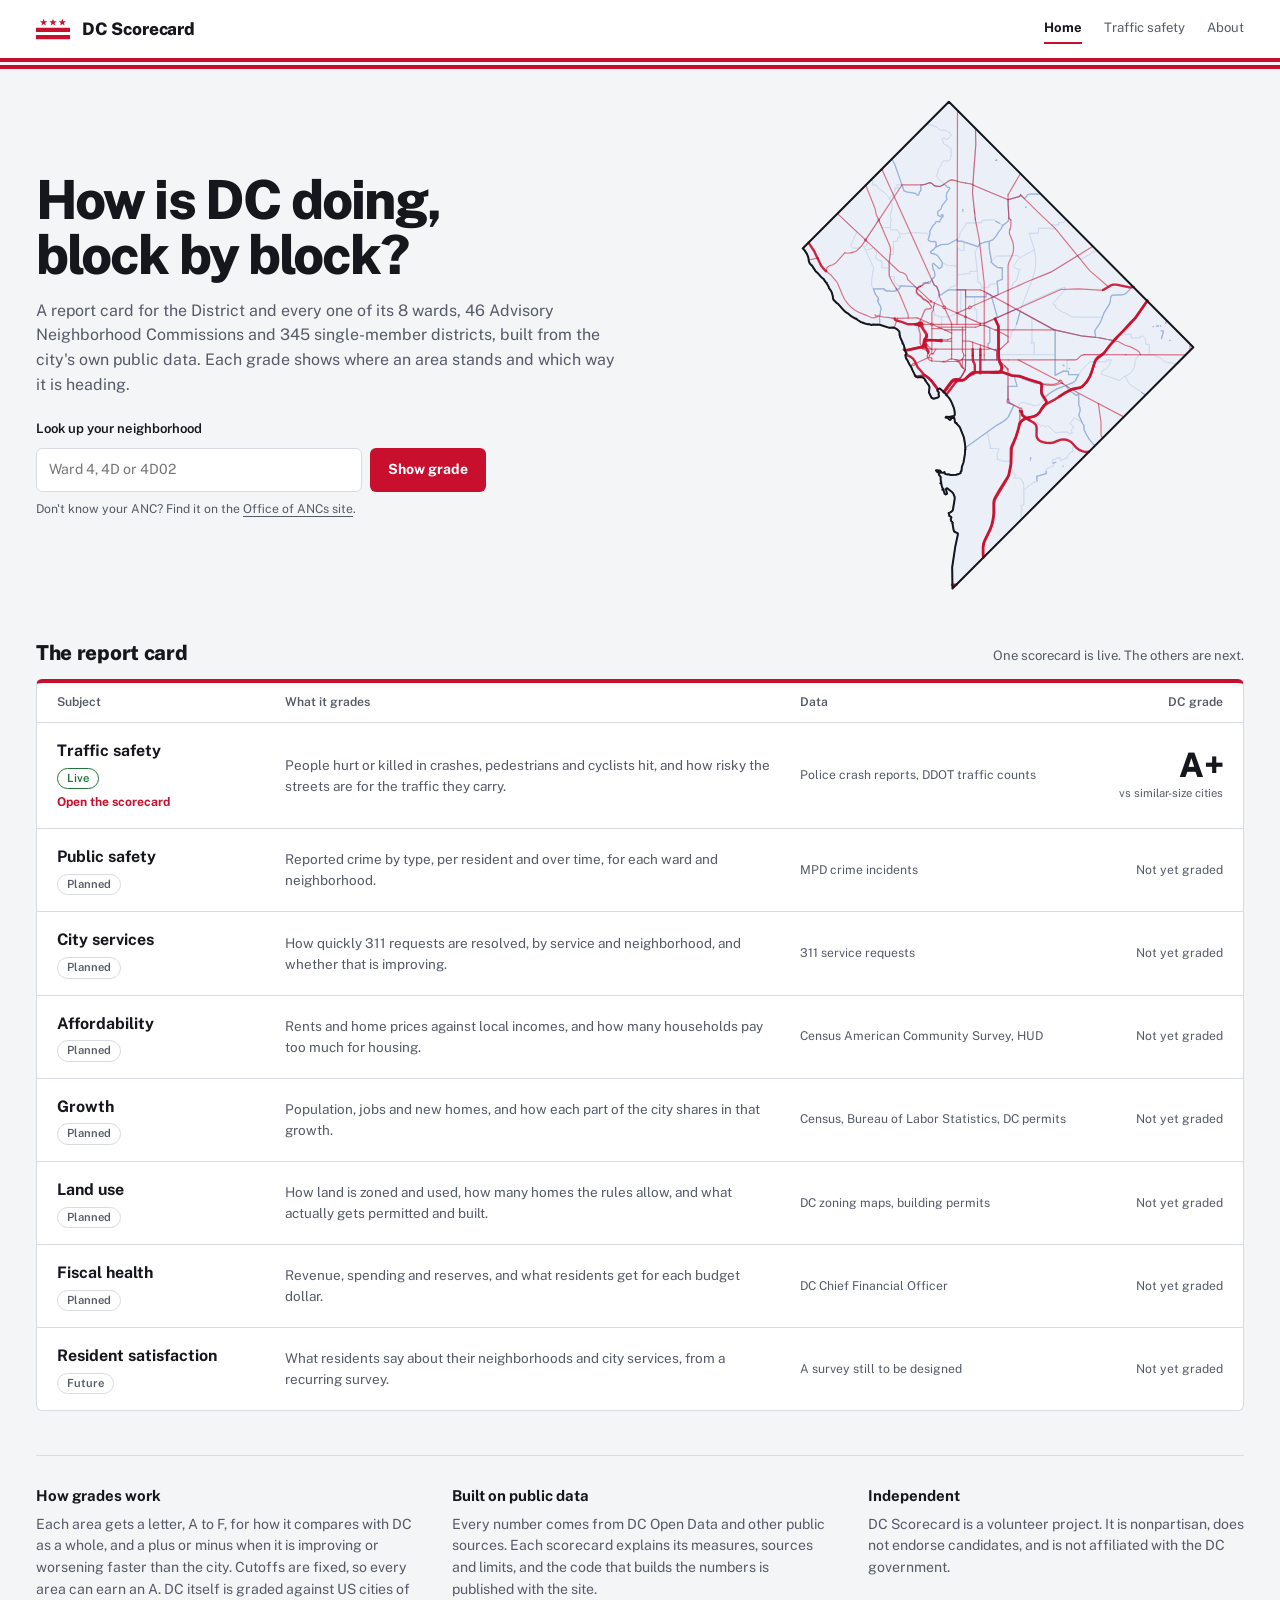
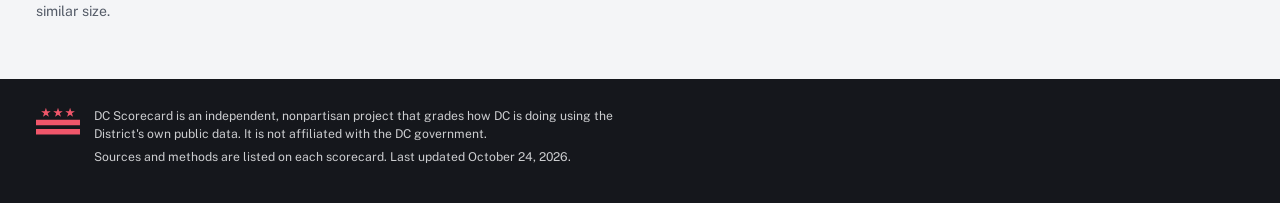
==== index.html @ 7faa21b6 "First version of the site" ====
<!doctype html>
<html lang="en">
<head>
<meta charset="utf-8">
<meta name="viewport" content="width=device-width, initial-scale=1, viewport-fit=cover">
<title>DC Scorecard: a report card for DC, block by block</title>
<meta name="description" content="DC Scorecard grades DC and each ward, ANC and single-member district on traffic safety and more, using public data.">
<meta property="og:title" content="DC Scorecard: a report card for DC, block by block">
<meta property="og:description" content="DC Scorecard grades DC and each ward, ANC and single-member district on traffic safety and more, using public data.">
<meta name="theme-color" content="#c8102e">
<link rel="icon" href="assets/favicon.svg" type="image/svg+xml">

<link rel="stylesheet" href="assets/site.css">

</head>
<body>
<header class="site-head"><div class="wrap">
  <a class="brand" href="./"><svg class="flag" viewBox="0 0 40 26" aria-hidden="true" focusable="false"><path fill="currentColor" d="M9.00,0.60L10.03,3.78L13.37,3.78L10.67,5.74L11.70,8.92L9.00,6.96L6.30,8.92L7.33,5.74L4.63,3.78L7.97,3.78ZM20.00,0.60L21.03,3.78L24.37,3.78L21.67,5.74L22.70,8.92L20.00,6.96L17.30,8.92L18.33,5.74L15.63,3.78L18.97,3.78ZM31.00,0.60L32.03,3.78L35.37,3.78L32.67,5.74L33.70,8.92L31.00,6.96L28.30,8.92L29.33,5.74L26.63,3.78L29.97,3.78ZM0 11.5H40V16.5H0ZM0 20H40V25H0Z"/></svg><span>DC Scorecard</span></a>
  <nav class="site-nav" aria-label="Main"><a href="./" aria-current="page">Home</a><a href="traffic-safety/">Traffic safety</a><a href="about/">About</a></nav>
</div></header>
<div class="bars" aria-hidden="true"></div>
<main class="wrap">
<section class="hero">
  <div>
    <h1>How is DC doing, block by block?</h1>
    <p>A report card for the District and every one of its 8 wards, 46 Advisory Neighborhood Commissions and 345 single-member districts, built from the city's own public data. Each grade shows where an area stands and which way it is heading.</p>
    <form class="find" action="traffic-safety/" method="get">
      <label for="q">Look up your neighborhood</label>
      <input id="q" name="q" type="search" placeholder="Ward 4, 4D or 4D02" autocomplete="off" required>
      <button type="submit">Show grade</button>
      <small>Don't know your ANC? Find it on the <a href="https://anc.dc.gov/">Office of ANCs site</a>.</small>
    </form>
  </div>
  <div class="hero-map" aria-hidden="true">
  <svg viewBox="-12 -12 1024 1270" focusable="false">
    <path class="hm-land" d="M197.0,570.9L194.1,571.3L192.5,570.4L188.4,571.3L182.8,570.6L181.8,571.2L180.3,570.6L175.7,571.6L169.9,569.4L164.7,569.5L157.3,567.2L155.8,565.8L152.8,565.9L152.6,565.0L150.3,564.8L140.7,558.9L136.5,555.3L134.9,555.6L125.0,549.8L117.6,543.4L110.2,539.0L104.5,533.5L90.6,517.4L86.5,514.8L79.4,507.6L77.5,504.1L77.2,498.0L74.3,488.1L69.4,479.8L67.4,477.9L66.6,473.9L61.2,464.7L61.5,463.7L60.7,463.9L58.3,461.2L53.4,453.7L47.1,448.6L39.7,440.1L33.8,435.0L23.0,418.4L21.9,418.2L18.0,413.6L16.0,409.4L14.2,398.1L10.8,389.6L3.6,378.6L0.0,375.9L374.2,0.0L1000.0,628.5L383.5,1246.4L382.7,1191.8L390.8,1138.0L397.2,1108.3L397.1,1105.1L387.7,1100.3L386.2,1096.2L383.7,1080.9L383.0,1080.2L384.3,1078.0L380.0,1073.3L379.0,1069.4L380.8,1064.4L379.3,1062.2L375.4,1060.6L373.8,1053.0L378.2,1051.3L383.4,1047.2L384.5,1045.1L389.0,1017.7L389.0,1011.4L386.1,1004.4L382.9,999.8L369.9,989.8L367.7,990.2L366.6,992.2L369.6,1003.3L366.0,1005.6L363.2,1003.5L360.3,993.3L360.6,991.9L359.2,991.2L357.7,993.6L357.5,993.1L358.7,990.8L356.2,984.6L354.8,977.3L354.2,976.4L352.3,976.8L354.8,975.2L353.2,968.3L353.3,960.5L349.4,955.9L347.9,951.8L348.5,950.7L350.2,951.5L350.9,950.7L348.5,948.4L343.3,947.5L341.3,943.7L350.0,944.2L352.4,945.4L356.6,950.1L360.5,950.2L362.9,948.0L364.7,952.8L370.4,954.3L373.8,953.7L378.6,955.8L394.0,955.0L394.9,954.0L397.0,954.0L404.3,951.0L404.7,946.5L406.4,945.6L407.7,934.3L411.7,923.7L415.4,901.6L415.7,891.6L416.8,890.1L415.8,889.9L416.6,889.4L415.5,876.4L412.7,859.6L402.2,833.3L394.2,824.4L394.0,822.6L391.1,822.3L390.1,821.3L388.0,809.3L380.0,809.6L379.5,813.0L377.1,814.9L370.7,809.7L367.7,808.3L365.7,808.8L366.8,806.8L368.5,806.4L374.5,807.1L387.0,804.8L388.6,803.3L389.5,800.4L388.8,791.5L386.9,784.0L380.9,769.0L375.3,759.3L362.7,744.4L350.9,734.3L346.5,736.0L344.6,738.3L345.2,740.6L348.5,744.3L347.8,749.9L349.3,753.9L347.8,756.1L346.2,757.4L335.2,760.5L329.9,757.9L323.3,744.5L324.6,731.0L322.9,726.2L316.0,716.9L314.5,713.4L313.5,714.2L313.9,712.7L312.5,710.3L309.0,706.7L302.5,705.0L293.8,705.8L288.9,703.3L279.1,683.4L279.7,683.1L273.1,672.2L267.4,660.6L265.9,659.5L265.7,657.5L264.5,656.7L262.9,649.0L265.9,644.8L264.8,641.7L262.7,639.4L259.1,623.9L256.5,618.9L255.5,618.8L255.9,617.1L249.5,602.7L248.9,598.3L247.8,597.0L248.1,590.7L247.0,588.1L241.5,582.5L233.6,578.1L220.4,578.5Z"/>
    <path class="hm-anc" d="M427.6,434.4L427.6,440.4L416.1,440.4L416.2,441.2L415.1,441.4L401.1,442.4L401.1,443.3L395.5,443.5L395.5,423.6L394.4,419.9L395.5,419.7L395.6,375.3L406.1,380.6L413.3,381.1L413.3,359.2L449.1,371.1L441.4,385.0L446.9,433.5L439.7,434.3ZM469.6,499.4L417.0,499.4L417.0,481.7L373.0,481.6L374.8,480.3L378.0,475.2L395.4,468.6L395.5,443.5L401.1,443.3L401.1,442.4L415.1,441.4L416.2,441.2L416.1,440.4L427.6,440.4L427.6,434.4L439.7,434.3L446.9,433.5L449.1,463.8L455.0,463.1L455.3,469.1L457.5,469.5L457.4,477.0L464.7,477.0L464.7,475.7L478.8,474.0L478.1,467.9L498.4,465.4L500.9,493.9L484.3,501.4L482.7,496.0L470.6,489.4L469.6,490.4ZM378.1,475.2L374.4,480.6L349.5,497.6L348.4,486.7L342.9,473.2L336.9,469.8L330.3,455.4L337.0,449.2L338.2,446.1L337.4,435.8L336.5,433.0L334.0,429.6L332.1,417.4L332.8,414.2L335.8,414.2L340.0,418.7L345.3,422.4L347.0,426.3L348.9,427.0L350.4,427.1L356.1,422.5L357.1,414.0L362.8,414.8L370.6,419.4L385.7,419.6L390.3,421.0L394.4,419.9L395.5,423.6L395.4,468.6ZM395.6,375.3L395.5,419.7L390.3,421.0L385.7,419.6L370.2,419.3L362.8,414.8L357.1,414.0L356.8,410.4L345.4,393.8L342.4,391.8L334.5,389.1L329.4,388.3L327.6,386.8L327.2,384.3L334.7,378.8L339.4,373.1L342.9,371.2L354.6,366.0L373.5,364.4L378.2,361.5L384.4,359.0L395.7,352.2L395.7,357.1L406.7,357.1L413.3,359.2L413.3,381.1L406.1,380.6ZM511.1,425.0L511.0,455.4L508.4,455.4L503.6,457.8L497.8,459.3L498.4,465.4L478.1,467.9L478.8,474.0L464.7,475.7L464.7,477.0L457.4,477.0L457.5,469.5L455.3,469.1L455.0,463.1L449.1,463.8L447.6,439.5L441.4,385.6L441.7,383.8L453.3,363.8L466.8,359.6L478.3,357.2L477.4,361.3L477.7,376.8L483.4,407.3L482.1,411.4L485.3,412.9L489.2,417.4L498.5,424.1L502.5,425.1ZM409.0,584.1L409.2,640.4L411.8,645.4L412.6,649.5L412.0,653.5L409.2,657.8L408.8,659.9L411.0,659.8L417.0,661.2L416.8,680.7L416.0,686.4L405.8,704.5L401.0,708.2L388.5,710.7L382.7,713.7L360.7,742.5L351.9,734.5L349.2,734.4L346.4,736.0L344.6,738.9L345.4,740.9L348.5,744.3L347.8,749.9L349.2,754.1L346.4,757.3L334.9,760.5L329.4,757.3L324.4,747.9L323.3,744.5L323.2,740.4L324.6,731.1L324.1,728.3L316.0,716.9L314.5,713.4L314.1,714.5L313.5,714.2L313.9,712.7L311.7,709.1L308.3,706.3L303.7,705.1L293.7,705.8L289.8,704.3L287.8,701.8L279.1,683.4L279.7,683.1L273.1,672.2L267.4,660.6L265.9,659.5L265.7,657.5L264.4,656.5L262.9,649.0L265.9,645.2L264.7,643.1L264.8,641.7L262.7,639.4L261.6,635.0L268.4,635.5L303.2,628.1L299.6,615.7L299.7,593.8L296.4,589.7L296.4,583.8L291.3,579.0L291.2,576.4L298.5,563.2L301.4,560.3L304.8,554.7L310.8,539.6L314.5,533.8L318.1,531.6L326.3,531.6L330.5,528.8L331.1,526.6L334.5,526.6L334.5,533.1L337.0,533.1L337.0,546.1L340.8,546.2L345.6,549.7L347.3,547.3L347.3,551.1L355.6,550.9L355.5,581.1L362.4,584.1ZM373.5,550.8L347.3,551.1L347.3,547.3L345.6,549.7L340.8,546.2L337.0,546.1L337.0,533.1L334.5,533.1L334.5,526.6L336.5,520.5L336.7,515.6L343.2,508.1L346.1,501.5L349.2,497.9L373.0,481.6L404.8,481.6L404.6,537.0L396.9,540.6L397.1,541.5L396.2,542.4L393.6,541.8ZM496.6,637.5L496.6,661.2L417.4,661.2L411.0,659.8L408.8,659.9L409.2,657.8L412.0,653.5L412.6,649.5L412.2,646.4L408.9,638.4L409.0,584.1L362.4,584.1L355.5,581.1L355.6,550.9L373.5,550.8L393.6,541.8L394.9,542.5L396.9,541.9L415.0,550.0L414.9,551.7L416.0,553.0L418.1,552.9L419.0,551.8L454.6,567.5L454.8,572.6L465.7,572.7L478.8,578.5L478.8,617.1L478.5,617.8L474.2,619.5L474.2,629.5ZM348.4,486.7L349.5,497.6L346.1,501.5L343.1,508.3L336.7,515.6L336.5,520.5L334.5,526.6L331.1,526.6L319.4,512.6L306.6,506.4L304.7,503.6L289.7,490.9L289.1,486.0L290.3,480.7L292.1,477.3L293.0,478.1L292.4,477.5L293.6,475.7L297.5,472.9L301.5,471.9L306.0,469.5L309.2,464.1L314.6,462.7L322.5,466.0L326.5,463.7L330.3,455.4L336.9,469.8L342.8,473.1ZM298.5,563.2L292.4,573.7L290.9,577.6L291.4,579.2L296.4,583.8L296.4,589.7L299.7,593.8L299.6,615.7L303.2,628.1L268.4,635.5L261.6,635.0L259.5,624.9L256.5,618.9L255.3,618.3L255.9,617.1L249.5,602.7L248.4,596.9L247.9,597.2L248.4,596.4L248.0,590.3L245.0,585.7L241.5,582.5L233.6,578.1L226.2,578.9L220.4,578.5L197.0,570.9L196.9,544.3L198.6,544.8L199.0,544.2L198.8,535.9L200.5,532.7L200.1,527.4L197.1,519.5L195.9,519.0L192.9,512.5L192.5,508.3L191.5,508.3L191.3,507.7L194.6,507.6L193.3,501.8L186.2,493.7L184.1,486.4L180.7,480.3L180.8,479.0L209.2,479.1L209.2,482.5L213.2,482.5L213.3,484.6L222.4,484.3L229.0,485.8L233.7,484.4L239.2,484.1L239.3,477.2L242.3,481.9L247.8,478.6L248.8,477.4L249.1,471.5L288.2,473.6L292.1,477.3L290.3,480.7L289.1,486.0L289.7,490.9L304.7,503.6L306.6,506.4L319.4,512.6L323.5,516.8L331.1,526.9L330.8,528.4L328.0,530.9L324.4,531.9L318.1,531.6L314.5,533.8L310.8,539.6L305.1,554.1L301.4,560.3ZM445.3,533.1L445.3,563.5L419.0,551.8L418.1,552.9L416.0,553.0L414.9,551.7L415.0,550.0L396.9,541.9L396.9,540.6L404.6,537.0L404.8,481.6L417.0,481.7L417.0,499.4L440.4,499.4L440.3,533.0ZM482.7,496.0L498.5,552.7L464.6,567.4L464.7,572.5L454.8,572.6L454.6,567.5L445.3,563.5L445.3,533.1L440.3,533.0L440.4,499.4L469.6,499.4L469.6,490.4L470.6,489.4ZM240.4,213.4L245.8,221.0L235.9,221.3L236.4,225.6L235.2,229.9L222.4,249.5L218.8,242.8L214.6,237.5L209.1,232.8L194.6,222.9L190.9,218.5L188.5,213.1L179.3,213.1L179.3,200.5L177.4,200.4L175.9,199.1L319.8,54.6L320.5,55.1L319.9,57.8L320.6,58.9L324.6,59.9L328.4,59.1L331.3,60.5L333.7,59.7L335.3,63.3L337.5,63.0L339.4,64.2L342.8,64.4L346.2,68.6L351.6,72.2L358.4,73.8L363.3,72.8L367.5,73.2L371.5,77.7L374.8,78.1L377.3,80.5L379.0,82.8L379.4,84.9L378.9,87.3L376.2,91.4L372.4,94.2L370.7,94.1L369.5,96.8L367.8,96.9L362.1,92.9L357.3,95.8L356.7,97.5L359.2,101.1L360.6,108.1L366.4,110.4L379.4,120.2L379.9,126.1L378.7,128.7L381.1,132.3L381.2,134.2L378.3,142.8L378.4,147.1L371.6,152.0L367.8,152.4L366.1,151.1L363.4,150.8L360.5,151.4L357.5,153.2L355.0,160.0L354.6,164.2L351.1,167.2L347.3,172.3L346.3,180.3L343.4,188.5L343.7,191.7L349.1,199.9L356.4,205.0L362.5,211.0L356.0,215.2L347.2,217.1L338.6,215.6L335.3,213.6L330.6,209.0L326.4,207.6L322.1,208.0L311.1,212.3L301.9,213.2L302.6,227.4L298.7,232.4L296.6,238.7L293.0,239.4L289.8,235.6L287.2,234.2L281.0,232.8L267.9,231.4L259.5,228.6L254.2,213.2ZM223.7,391.5L221.3,411.8L221.2,425.6L202.9,425.6L202.9,408.3L197.3,407.3L186.2,400.9L189.2,389.8L187.8,379.4L180.2,372.2L178.2,376.5L172.3,376.4L170.5,378.3L162.2,378.3L160.6,377.3L159.8,377.8L157.5,372.7L163.4,365.3L162.9,364.7L166.5,359.4L162.4,355.6L163.1,353.8L162.2,352.2L193.0,305.8L193.2,303.1L194.2,301.7L203.0,322.1L224.9,322.0L224.9,327.8L241.7,327.9L243.0,331.1L246.5,335.8L249.0,343.1L251.6,347.0L242.9,346.9L242.9,357.6L232.2,357.6L232.2,391.7L224.4,390.9ZM222.6,447.8L235.3,447.8L233.8,455.4L235.2,460.8L238.7,466.1L242.0,468.9L245.2,471.1L249.1,471.5L248.8,477.4L248.0,478.4L242.3,481.9L239.3,477.2L239.2,484.1L233.7,484.4L228.7,485.8L222.4,484.3L213.3,484.6L213.2,482.5L209.2,482.5L209.2,479.1L180.8,479.0L176.8,471.4L176.4,456.2L181.4,425.5L160.0,377.4L162.2,378.3L170.5,378.3L172.3,376.4L177.9,376.6L180.2,372.2L187.8,379.4L189.2,389.8L186.2,400.9L197.3,407.3L202.9,408.3L202.9,425.6L221.2,425.6L221.3,444.6ZM338.2,446.1L337.0,449.2L330.3,455.4L325.5,464.7L322.5,466.0L320.8,465.8L316.9,463.1L314.6,462.7L309.2,464.1L306.0,469.5L301.5,471.9L297.5,472.9L293.6,475.7L292.4,477.5L293.0,478.1L288.2,473.6L267.8,473.0L245.2,471.1L238.7,466.1L235.2,460.8L233.8,455.4L235.3,447.8L222.6,447.8L221.3,444.4L221.3,412.9L223.8,390.9L232.2,391.7L232.2,357.6L242.9,357.6L242.9,346.9L251.6,347.0L249.0,343.1L246.6,336.0L251.7,337.8L257.8,338.5L263.0,338.1L271.0,335.9L276.0,335.4L300.8,335.6L307.5,337.3L316.9,336.1L323.9,343.3L321.2,352.8L322.5,355.9L329.4,358.5L336.5,357.7L340.4,358.5L341.5,360.5L341.8,367.3L340.7,371.5L335.5,378.1L329.7,382.0L327.2,384.3L327.0,385.3L328.5,387.7L330.3,388.7L334.5,389.1L344.5,393.0L356.1,409.3L357.4,412.5L356.1,422.5L350.4,427.1L347.0,426.3L345.3,422.4L340.0,418.7L335.8,414.2L333.5,413.8L332.4,414.5L332.1,417.4L334.0,429.6L336.5,433.0L337.4,435.8ZM197.0,570.9L194.1,571.3L192.5,570.4L188.4,571.3L182.8,570.6L181.8,571.2L180.3,570.6L175.7,571.6L174.4,570.5L169.9,569.4L164.7,569.5L157.3,567.2L155.8,565.8L152.8,565.9L152.6,565.0L150.3,564.8L140.7,558.9L136.5,555.9L136.5,555.3L134.9,555.6L133.5,554.1L125.0,549.8L123.8,548.1L117.6,543.4L110.2,539.0L104.5,533.5L98.6,525.9L90.6,517.4L86.5,514.8L79.4,507.6L77.5,504.1L77.2,498.0L74.3,488.1L69.4,479.8L67.4,477.9L66.6,473.9L61.2,464.7L61.5,463.7L60.7,463.9L58.3,461.2L53.4,453.7L47.1,448.6L39.7,440.1L33.8,435.0L33.4,433.2L30.3,430.4L23.0,418.4L21.9,418.2L18.0,413.6L16.0,409.4L14.2,398.1L12.3,394.8L10.8,389.6L3.6,378.6L0.1,376.2L90.5,284.9L91.7,286.4L91.1,288.6L140.2,334.7L138.4,334.2L137.8,335.0L123.4,367.4L125.1,372.0L127.8,374.3L130.1,374.8L145.4,374.7L152.2,367.1L154.7,369.0L157.6,373.0L181.4,425.5L176.4,456.2L176.8,471.4L184.1,486.4L186.2,493.7L193.3,501.8L194.6,507.6L191.3,507.7L191.5,508.3L192.5,508.3L192.9,512.5L195.9,519.0L197.1,519.5L200.1,527.4L200.5,532.7L198.8,535.9L199.0,544.2L198.6,544.8L196.9,544.3ZM157.5,372.7L152.2,367.1L145.4,374.7L130.1,374.8L127.8,374.3L125.1,372.0L123.4,367.4L137.8,335.0L138.4,334.2L140.2,334.7L91.1,288.6L91.7,286.4L90.5,284.9L175.9,199.1L177.4,200.4L179.3,200.5L179.3,213.1L188.5,213.1L190.5,217.8L193.8,222.1L212.5,235.4L217.2,240.6L221.2,246.8L227.7,261.1L229.1,266.5L228.8,273.9L224.1,291.4L225.0,297.5L228.2,303.1L224.9,303.1L224.9,322.0L203.0,322.1L193.9,302.0L193.0,305.8L162.2,352.2L163.1,353.8L162.4,355.6L166.5,359.4L162.9,364.7L163.4,365.3ZM301.0,335.6L273.2,335.6L262.7,338.2L254.4,338.2L246.6,336.0L243.0,331.1L241.7,327.9L224.9,327.8L224.9,303.1L228.2,303.1L224.9,297.3L224.2,290.6L228.8,273.9L229.2,268.8L227.9,261.7L222.4,249.5L235.2,229.9L236.4,225.6L235.9,221.3L245.8,221.0L240.3,213.2L254.2,213.2L259.5,228.6L267.9,231.4L281.0,232.8L287.2,234.2L289.8,235.6L293.0,239.4L296.6,238.7L298.7,232.4L302.6,227.4L301.9,213.2L311.1,212.3L322.1,208.0L326.4,207.6L330.6,209.0L335.3,213.6L338.6,215.6L347.2,217.1L356.0,215.2L362.5,211.0L366.2,215.3L370.2,218.5L375.7,219.8L376.3,222.6L373.7,225.9L372.5,229.1L368.8,232.8L367.7,243.6L368.9,248.1L368.3,252.2L365.8,254.2L356.7,266.3L355.7,268.1L355.2,272.6L352.7,276.2L346.3,281.0L345.2,282.9L346.1,286.5L345.6,289.9L346.3,291.2L350.5,293.7L352.3,294.0L354.2,293.2L356.1,289.2L357.6,288.9L359.2,290.2L359.4,293.3L353.8,300.2L351.6,306.5L350.4,307.8L349.1,308.0L344.2,306.4L341.6,306.8L338.5,312.0L331.7,319.6L330.7,322.9L326.9,328.5L325.1,332.7L325.6,339.1L323.9,343.3L316.9,336.1L307.0,337.3ZM443.2,109.7L435.7,211.7L403.5,205.7L382.6,200.4L378.3,200.9L374.6,202.4L362.5,211.0L356.4,205.0L349.8,200.7L343.7,191.7L343.4,188.5L346.3,180.3L347.0,173.2L351.1,167.2L354.6,164.2L355.0,160.0L357.0,153.7L362.4,150.9L366.1,151.1L367.8,152.4L371.6,152.0L378.4,147.1L378.3,142.8L381.2,134.2L381.1,132.3L378.7,128.7L379.9,126.1L379.4,120.2L366.4,110.4L360.6,108.1L359.2,101.1L356.7,97.1L358.0,95.2L362.1,92.9L367.8,96.9L369.5,96.8L370.7,94.1L372.4,94.2L376.9,90.7L378.9,87.3L379.4,84.0L378.4,81.7L374.8,78.1L371.5,77.7L367.5,73.2L363.3,72.8L358.4,73.8L351.6,72.2L346.2,68.6L342.8,64.4L339.4,64.2L337.5,63.0L335.3,63.3L333.7,59.7L331.3,60.5L328.4,59.1L324.6,59.9L320.6,58.9L319.9,57.8L320.5,55.1L319.8,54.6L374.2,0.0L442.3,68.3ZM609.4,235.9L580.0,236.4L575.3,239.0L570.8,245.1L567.4,248.1L558.0,238.8L556.1,241.6L552.8,243.4L525.4,251.0L435.6,213.2L443.2,109.7L442.3,68.3ZM497.1,149.7L493.8,150.5L493.9,150.5ZM449.1,371.1L408.0,357.4L395.7,357.1L395.7,352.2L399.5,349.8L401.8,346.0L402.2,338.0L416.0,317.5L418.2,310.5L457.1,309.9L460.9,303.3L492.4,302.1L494.3,306.4L504.6,311.5L508.8,314.6L513.7,314.6L510.9,318.3L508.2,325.0L501.0,333.9L496.4,342.6L486.4,354.0L479.1,357.0L466.8,359.6L453.3,363.8ZM457.1,309.9L443.7,310.5L442.1,302.3L434.8,234.7L435.6,213.2L525.8,251.0L527.7,301.2L525.0,306.6L517.1,313.0L513.9,315.0L508.8,314.6L504.6,311.5L494.3,306.4L492.4,302.1L460.9,303.3ZM418.2,310.5L416.0,317.5L402.2,338.0L402.1,344.9L400.1,349.2L384.4,359.0L378.1,361.5L374.0,364.2L363.5,365.8L354.3,366.1L339.4,373.1L340.7,371.5L341.8,367.3L341.5,360.5L340.4,358.5L336.5,357.7L329.4,358.5L322.5,355.9L321.5,354.7L321.2,352.8L325.6,339.1L325.1,332.7L326.9,328.5L330.7,322.9L331.7,319.6L338.5,312.0L341.6,306.8L344.2,306.4L349.1,308.0L350.4,307.8L351.6,306.5L353.8,300.2L359.4,293.3L359.2,290.2L357.6,288.9L356.1,289.2L354.2,293.2L352.3,294.0L350.5,293.7L346.3,291.2L345.6,289.9L346.1,286.5L345.2,282.9L346.3,281.0L352.7,276.2L355.2,272.6L355.7,268.1L356.7,266.3L365.8,254.2L368.6,251.5L368.9,248.1L367.7,243.6L368.8,232.8L372.5,229.1L373.7,225.9L376.3,222.6L376.2,221.1L375.2,219.5L370.2,218.5L366.2,215.3L362.5,211.0L376.4,201.6L380.9,200.5L385.1,200.6L403.5,205.7L435.7,211.7L434.8,234.2L441.5,297.0L443.7,310.5ZM410.0,280.6L410.0,280.6L410.0,280.6ZM410.0,277.4L410.0,276.1L410.0,277.6ZM410.0,275.7L410.0,275.7L410.0,276.0ZM529.9,394.9L496.5,395.3L491.7,398.1L483.1,409.9L483.4,406.8L477.7,376.8L477.4,361.3L478.3,357.2L484.7,355.1L487.1,353.3L496.4,342.5L501.0,333.9L508.3,324.9L511.0,318.1L513.7,315.1L526.3,306.0L525.0,306.6L527.3,302.9L527.9,298.6L525.8,263.0L525.8,251.0L552.8,243.4L556.1,241.6L558.0,238.8L567.4,248.1L570.8,245.1L575.3,239.0L580.0,236.4L609.4,235.9L675.3,302.0L671.9,304.8L669.1,309.3L655.7,309.3L655.7,315.5L637.1,315.4L647.8,325.8L636.8,325.7L636.7,323.9L603.7,323.9L603.6,336.9L580.0,336.9L593.2,379.5L565.4,394.2L557.1,399.7L555.0,398.7L550.7,394.7L547.6,393.5ZM571.1,270.0L572.5,269.6L570.4,270.2ZM587.5,455.5L592.7,439.1L595.2,427.3L596.5,415.1L596.4,400.9L593.2,379.5L580.0,336.9L603.6,336.9L603.7,323.9L636.7,323.9L636.8,325.7L647.8,325.8L637.1,315.4L655.7,315.5L655.7,309.3L669.1,309.3L671.9,304.8L675.3,302.0L752.7,379.8L745.6,384.8L739.8,384.8L738.5,389.4L710.6,403.1L703.8,394.5L638.5,434.7ZM844.7,472.3L827.0,490.8L823.2,493.2L818.9,494.2L794.6,495.0L789.5,497.6L788.4,500.5L787.5,511.7L785.7,517.4L771.8,539.9L767.0,551.9L687.4,551.1L687.5,549.5L670.7,540.6L665.5,539.0L645.8,525.8L648.8,522.3L639.5,517.9L671.2,481.7L672.3,479.9L671.7,474.9L654.9,480.0L577.6,514.2L572.9,516.4L560.5,524.5L587.5,455.5L638.5,434.7L703.8,394.5L710.6,403.1L738.5,389.4L739.8,384.8L745.6,384.8L752.7,379.8ZM762.5,563.7L759.3,569.6L750.3,582.4L747.9,588.0L749.7,598.9L749.5,603.3L715.8,599.8L643.9,584.1L556.7,536.5L560.5,524.5L572.9,516.4L654.9,480.0L671.7,474.9L672.3,479.9L671.2,481.7L639.5,517.9L648.8,522.3L645.8,525.8L665.5,539.0L670.7,540.6L687.5,549.5L687.4,551.1L767.0,551.9ZM498.5,552.7L484.3,501.4L500.9,493.9L497.8,459.3L503.6,457.8L508.4,455.4L511.0,455.4L511.1,425.0L502.5,425.1L498.5,424.1L489.2,417.4L485.3,412.9L482.1,411.4L491.0,399.0L493.3,396.8L496.5,395.3L532.0,394.9L546.1,393.3L548.6,393.7L557.1,399.7L550.8,404.8L541.3,418.9L538.8,420.6L540.3,423.7L542.4,425.5L550.7,428.7L557.1,429.2L554.5,431.4L548.0,457.2L538.1,464.8L534.8,478.8L525.8,482.8L525.7,540.5ZM525.8,482.8L534.8,478.8L538.3,464.5L548.1,457.0L554.5,431.4L557.1,429.2L550.7,428.7L542.4,425.5L540.3,423.7L538.8,420.6L541.2,419.0L549.7,406.2L553.9,401.9L563.3,395.3L593.2,379.5L595.7,393.9L596.7,406.9L595.7,423.8L593.4,436.5L587.5,455.5L560.5,524.5L556.7,536.5L546.5,530.9L525.7,540.5ZM646.4,587.5L646.3,647.6L592.6,647.5L592.6,617.2L584.6,617.5L586.9,616.2L586.9,553.0L642.8,583.5L647.3,584.6ZM609.6,746.7L608.9,722.2L606.4,722.2L600.0,719.6L598.7,720.5L598.7,721.8L559.0,707.5L558.9,706.1L553.3,704.1L542.0,704.3L541.5,702.2L531.1,700.2L525.7,698.0L525.7,697.2L515.8,693.7L510.2,692.4L504.2,692.1L507.3,690.1L509.5,686.9L510.9,681.6L510.9,677.5L503.5,661.2L496.6,661.2L496.6,647.6L646.3,647.6L646.3,700.8L668.4,689.2L668.4,690.1L680.4,690.6L680.4,698.6L706.5,698.7L698.0,714.2L694.9,717.3L690.4,720.1L648.3,736.7L632.9,746.1L615.6,759.7L611.3,752.2ZM592.6,617.2L592.6,647.5L496.6,647.6L496.6,637.5L490.9,635.5L494.8,633.8L506.1,633.6L525.7,615.2L525.7,600.8L531.8,604.5L536.9,584.1L541.9,584.1L547.4,570.0L556.7,536.5L586.9,553.0L586.9,616.2L584.6,617.5ZM525.7,697.2L525.6,769.2L540.8,777.5L531.0,796.5L526.3,807.5L520.8,813.3L514.0,818.3L496.6,828.5L415.8,886.4L415.5,876.4L412.7,859.4L402.2,833.3L394.2,824.4L394.0,822.6L391.1,822.3L390.1,821.3L388.2,809.6L386.8,808.8L380.0,809.6L379.5,813.0L377.1,814.9L370.7,809.7L367.7,808.3L365.7,808.8L366.8,806.8L368.5,806.4L375.1,807.0L387.1,804.8L388.8,802.9L389.5,797.7L387.0,784.1L379.0,765.2L375.2,759.1L360.7,742.5L382.7,713.7L388.5,710.7L401.0,708.2L405.8,704.5L416.0,686.4L416.8,680.7L417.0,661.2L503.5,661.2L509.9,674.2L511.0,678.5L509.3,687.5L507.1,690.2L504.2,692.1L513.2,693.0ZM547.4,570.0L541.9,584.1L536.9,584.1L531.8,604.5L525.7,600.8L525.7,615.2L506.1,633.6L494.8,633.8L490.9,635.5L474.2,629.5L474.2,619.5L478.5,617.8L478.8,617.1L478.8,578.5L464.7,572.5L464.6,567.4L546.9,531.1L556.7,536.5ZM747.2,878.7L744.3,877.2L734.2,864.8L726.8,853.2L720.3,839.7L719.6,834.7L719.9,828.0L717.0,825.3L713.8,816.9L707.7,804.7L707.3,799.9L709.8,792.9L710.3,788.0L709.6,783.2L706.7,776.1L706.5,748.2L700.5,751.8L700.3,751.0L681.2,738.6L678.3,732.8L673.3,726.6L690.4,720.1L694.9,717.3L698.0,714.2L706.5,698.7L714.3,686.9L732.8,668.5L735.1,665.3L777.2,665.9L777.2,661.1L789.9,661.1L787.5,665.7L785.9,672.7L776.3,685.2L770.5,685.2L763.9,697.1L811.9,714.0L817.2,707.8L826.1,702.1L831.6,715.2L839.4,725.4L846.7,729.2L877.6,751.0L750.2,878.6ZM955.8,672.7L943.7,669.0L933.0,667.9L929.0,666.5L924.6,663.8L915.2,656.1L902.3,650.5L900.3,647.8L888.0,647.8L887.2,644.6L887.2,621.8L877.9,620.3L877.6,607.8L876.1,604.6L873.2,601.9L869.7,600.6L864.2,600.5L864.2,605.0L841.2,605.0L841.2,595.3L822.3,595.2L824.1,591.2L841.1,573.6L835.9,570.8L853.8,551.5L882.3,510.1L1000.0,628.5ZM940.1,611.0L941.1,611.0L939.5,611.0ZM929.5,567.3L930.4,564.0L929.4,567.8ZM930.4,564.0L930.8,562.6L931.0,561.9L930.8,562.6ZM921.8,594.6L923.2,590.0L923.3,589.6ZM923.3,589.6L923.5,589.1L923.6,588.4L923.5,589.1ZM922.9,586.9L922.9,586.9L921.2,586.9ZM919.3,603.5L918.7,605.9L918.6,606.2ZM919.4,603.2L919.4,603.2L919.6,602.6ZM919.6,602.6L919.7,602.1L919.9,601.4L920.3,599.8L919.9,601.4ZM920.4,599.6L920.4,599.6L920.9,597.9ZM920.9,597.9L921.4,596.2L921.6,595.4L921.4,596.2ZM921.6,595.4L921.8,594.8L921.8,594.6L921.8,594.8ZM917.5,586.9L917.5,586.9L918.7,586.9ZM916.4,574.2L917.0,574.2L916.4,574.2ZM911.1,574.2L907.7,574.2L906.3,574.2ZM897.2,575.5L897.4,576.0L897.4,576.0ZM646.3,700.8L646.3,591.9L646.5,585.3L647.3,584.6L712.8,599.3L738.5,602.2L739.1,602.3L750.9,603.4L749.5,603.3L749.7,598.9L747.7,589.1L748.4,586.4L750.3,582.4L759.3,569.6L764.4,559.6L771.8,539.9L785.7,517.4L787.5,511.7L788.7,498.9L790.8,496.5L796.3,494.8L818.9,494.2L823.2,493.2L827.0,490.8L835.8,482.5L844.7,472.3L882.3,510.1L853.8,551.5L835.9,570.8L841.1,573.6L825.9,589.3L822.4,585.4L811.5,596.3L787.7,622.6L771.9,643.7L767.3,647.7L721.3,647.6L713.1,649.9L704.5,658.0L700.4,660.3L696.5,661.0L676.7,661.1L676.6,690.2L668.4,690.1L668.4,689.2ZM786.5,609.8L795.7,611.8L783.3,609.2ZM758.9,604.4L759.3,604.5L762.6,605.1L759.3,604.5L758.9,604.4L758.7,604.3ZM762.6,605.1L766.3,605.8L769.7,606.4L770.5,606.5ZM770.5,606.5L771.8,606.7L776.6,607.9L771.8,606.7ZM758.0,604.3L758.4,604.3L757.7,604.2ZM668.9,675.8L666.5,674.4L668.4,675.5ZM955.8,672.7L877.6,751.0L846.7,729.2L839.4,725.4L831.6,715.2L826.1,702.1L831.3,700.1L837.0,696.5L845.1,687.8L849.8,677.3L851.1,665.1L852.5,660.3L855.9,654.9L861.6,649.7L862.0,647.7L900.3,647.8L902.3,650.5L915.2,656.1L924.6,663.8L929.0,666.5L933.0,667.9L943.7,669.0ZM714.3,686.9L706.5,698.7L680.4,698.6L680.4,690.6L676.6,690.6L676.7,661.1L696.5,661.0L700.4,660.3L704.5,658.0L713.1,649.9L721.3,647.6L767.3,647.7L771.9,643.7L787.7,622.6L795.6,614.5L805.8,602.1L822.4,585.4L825.9,589.3L823.4,592.1L822.3,595.2L841.2,595.3L841.2,605.0L864.2,605.0L864.2,600.5L869.7,600.6L873.2,601.9L876.1,604.6L877.6,607.8L877.9,620.3L887.2,621.8L887.2,644.6L888.0,647.8L862.0,647.7L861.6,649.7L855.9,654.9L852.7,660.0L851.2,664.9L849.6,677.9L847.2,684.2L843.8,689.6L839.8,694.1L835.2,697.8L824.9,702.6L818.8,706.5L814.6,710.2L811.9,714.0L763.9,697.1L770.5,685.2L776.3,685.2L785.9,672.7L787.5,665.7L789.9,661.1L777.2,661.1L777.2,665.9L735.1,665.3L732.8,668.5ZM827.2,647.7L828.4,647.7L825.8,647.7ZM683.2,683.1L682.3,682.6L682.3,682.6ZM695.1,809.2L683.9,824.4L694.0,832.8L686.3,842.2L690.5,845.6L685.3,851.8L679.0,846.7L676.4,845.8L661.1,845.9L649.3,848.3L626.2,828.7L622.2,833.6L614.9,827.6L611.3,831.4L598.1,820.2L595.5,825.7L590.4,820.9L571.2,810.5L569.0,807.3L563.9,803.6L562.5,801.6L560.5,784.8L558.9,784.0L555.4,784.2L550.2,782.3L555.5,773.2L558.9,770.8L562.7,769.7L567.0,770.1L591.5,777.8L598.1,777.9L604.7,775.8L608.1,773.8L617.0,765.0L618.6,764.5L615.6,759.7L632.9,746.1L652.6,734.5L673.3,726.6L678.3,732.8L681.2,738.6L700.3,751.0L700.5,751.8L706.6,748.5L706.7,776.1L709.6,783.2L710.3,788.0L709.8,792.9L707.4,799.3L707.3,802.8L717.0,825.3L710.6,818.0L698.3,810.9ZM745.2,877.9L750.2,878.6L732.8,896.0L725.7,896.4L716.6,895.1L707.2,891.0L699.9,885.3L687.0,871.4L680.6,867.4L674.4,865.3L668.6,864.5L661.2,865.0L655.3,866.8L642.7,872.4L635.6,873.6L622.5,873.2L613.4,871.0L605.4,867.2L602.1,863.7L599.8,859.8L598.6,854.3L598.7,833.5L595.5,825.7L598.1,820.2L611.3,831.4L614.9,827.6L622.2,833.6L626.2,828.7L649.1,848.2L661.1,845.9L676.4,845.8L679.0,846.7L685.3,851.8L690.5,845.6L686.3,842.2L694.0,832.8L683.9,824.4L695.1,809.2L710.4,817.9L719.9,828.0L719.8,837.1L721.9,844.0L732.8,862.9ZM639.5,917.6L638.9,926.1L641.6,925.2L642.7,929.0L640.7,934.9L636.6,933.2L632.5,936.9L623.3,940.1L623.3,952.4L604.3,957.9L599.3,958.7L599.6,967.4L601.0,971.4L587.8,976.4L566.2,994.1L565.1,974.0L563.7,975.0L557.0,963.5L540.1,963.5L545.2,954.9L536.8,949.0L539.4,943.5L531.9,939.2L534.4,920.3L514.0,920.2L497.7,915.5L498.5,911.6L497.6,903.9L502.7,888.4L478.7,887.4L480.4,883.8L473.0,845.7L496.6,828.5L514.0,818.3L524.0,810.0L526.3,807.5L531.0,796.5L540.8,777.5L552.1,783.3L552.4,782.7L555.9,784.3L559.8,784.3L561.1,786.0L561.1,793.5L563.2,802.8L569.0,807.3L571.5,810.1L570.9,810.3L590.4,820.9L593.6,823.4L596.5,827.1L598.1,830.7L598.9,835.5L598.9,856.8L601.5,863.0L606.0,867.6L616.6,872.0L625.4,873.5L633.0,873.8L642.7,872.4L655.3,866.8L661.2,865.0L666.2,864.4L672.7,864.9L678.8,866.6L685.7,870.4L690.7,875.0L697.7,883.1L691.1,884.4L691.1,894.6L685.0,898.3L678.5,906.0L677.1,908.8L677.6,911.9L660.6,918.3L657.6,911.0ZM583.1,912.1L584.4,913.1L582.7,911.8ZM582.9,917.1L582.6,917.8L583.0,917.0ZM558.6,1061.7L562.9,1066.3L383.5,1246.4L382.7,1191.8L390.8,1138.0L397.2,1108.3L397.1,1105.1L387.7,1100.3L386.2,1096.2L383.7,1080.9L383.0,1080.2L384.3,1078.0L380.0,1073.3L379.0,1069.4L380.8,1064.4L379.3,1062.2L375.4,1060.6L373.8,1053.0L378.2,1051.3L383.4,1047.2L384.5,1045.1L386.4,1030.1L389.0,1017.7L389.0,1011.4L386.1,1004.4L382.9,999.8L369.9,989.8L367.7,990.2L366.6,992.2L369.6,1003.3L366.0,1005.6L363.2,1003.5L360.3,993.3L360.6,991.9L359.2,991.2L358.1,992.0L357.7,993.6L357.5,993.1L357.7,991.9L358.7,990.8L356.2,984.6L354.8,977.3L354.2,976.4L352.3,976.8L354.8,975.2L353.2,968.3L353.3,960.5L349.4,955.9L347.9,951.8L348.5,950.7L350.2,951.5L351.0,951.3L350.9,950.7L348.5,948.4L343.3,947.5L341.3,943.7L345.5,943.4L350.0,944.2L352.4,945.4L356.6,950.1L360.5,950.2L362.9,948.0L364.7,952.8L370.4,954.3L373.8,953.7L378.6,955.8L394.0,955.0L394.9,954.0L397.0,954.0L404.2,951.1L404.7,946.5L406.4,945.6L406.0,944.4L407.2,940.9L407.7,934.3L411.0,924.2L411.7,923.7L414.2,909.7L415.6,891.8L416.8,890.1L415.8,889.9L416.6,889.4L415.8,886.4L473.0,845.7L480.4,883.8L478.7,887.4L502.7,888.4L497.6,903.9L498.5,911.6L497.7,915.5L514.0,920.2L534.4,920.3L531.9,939.2L539.4,943.5L536.8,949.0L545.2,954.9L540.1,963.5L557.0,963.5L563.7,975.0L565.1,974.0L566.0,982.6L566.3,1031.5L564.0,1031.6L561.6,1033.6L558.5,1033.6L562.2,1044.6L561.3,1047.6L558.2,1049.7L559.6,1052.9ZM732.8,896.0L562.9,1066.3L558.3,1061.4L559.3,1059.7L559.6,1053.0L558.2,1049.7L561.3,1047.6L562.2,1044.6L558.5,1033.6L561.6,1033.6L564.0,1031.6L566.3,1031.5L566.2,994.1L587.8,976.4L601.0,971.4L599.6,967.4L599.3,958.7L604.3,957.9L623.3,952.4L623.3,940.1L632.5,936.9L636.6,933.2L640.7,934.9L642.7,929.0L641.6,925.2L638.9,926.1L639.5,917.6L657.6,911.0L660.6,918.3L677.6,911.9L677.1,908.8L678.5,906.0L685.0,898.3L691.1,894.6L691.1,884.4L692.8,883.9L697.7,883.1L706.6,890.7L716.6,895.1L724.9,896.4ZM641.6,925.2L642.2,925.0L642.8,924.8L642.2,925.0ZM642.8,924.8L644.4,924.3L645.3,924.0L644.4,924.3ZM727.6,901.2L725.3,900.2L727.1,901.0ZM666.6,933.0L666.2,933.2L666.6,933.0ZM647.9,923.1L647.4,923.3L647.3,923.3L647.4,923.3ZM559.0,707.5L598.7,721.8L598.7,720.5L600.0,719.6L606.4,722.2L608.9,722.2L609.7,747.4L611.8,753.3L618.3,764.1L607.9,773.9L600.6,777.3L592.9,778.0L566.6,770.1L562.5,769.7L558.9,770.8L555.5,773.2L550.2,782.3L525.6,769.2L525.7,698.0L535.9,701.5L541.5,702.2L542.0,704.3L553.3,704.1L558.9,706.1Z"/>
    <path class="hm-ward" d="M372.7,481.8L349.5,497.6L348.4,486.7L342.9,473.2L336.9,469.8L330.3,455.4L337.0,449.2L338.3,445.0L337.4,435.8L336.5,433.0L334.0,429.6L332.0,416.2L333.2,413.9L335.8,414.2L340.0,418.7L345.3,422.4L347.0,426.3L350.4,427.1L356.1,422.5L357.4,412.5L356.1,409.3L345.4,393.8L342.4,391.8L329.4,388.3L327.6,386.8L327.2,384.3L334.7,378.8L339.4,373.1L342.9,371.2L354.6,366.0L373.5,364.4L395.7,352.2L395.7,357.1L408.0,357.4L448.3,371.2L449.1,371.1L453.3,363.8L466.8,359.6L478.3,357.2L477.4,361.3L477.7,376.8L483.4,407.3L482.1,411.4L485.3,412.9L489.2,417.4L498.5,424.1L502.5,425.1L511.1,425.0L511.0,455.4L508.4,455.4L503.6,457.8L497.8,459.3L500.9,493.9L484.3,501.4L482.7,496.0L470.6,489.4L469.6,490.4L469.6,499.4L417.0,499.4L417.0,481.7ZM279.7,683.1L264.1,655.7L262.9,649.0L265.9,644.8L264.8,641.7L262.7,639.4L259.1,623.9L256.5,618.9L255.5,618.8L255.9,617.1L249.5,602.7L248.9,598.3L247.8,597.0L248.1,590.7L247.0,588.0L241.5,582.5L233.6,578.1L220.4,578.5L197.0,570.9L196.9,544.3L199.0,544.2L198.8,535.9L200.5,532.7L200.1,527.4L197.1,519.5L195.9,519.0L192.9,512.5L192.5,508.3L191.5,508.3L191.3,507.7L194.6,507.6L193.3,501.8L186.2,493.7L180.8,479.0L209.2,479.1L209.2,482.5L213.2,482.5L213.3,484.6L222.4,484.3L228.7,485.8L239.2,484.1L239.3,477.2L242.3,481.9L247.8,478.6L248.8,477.4L249.1,471.5L288.2,473.6L293.0,478.1L292.4,477.5L293.6,475.7L297.5,472.9L306.0,469.5L309.2,464.1L314.6,462.7L316.9,463.1L320.8,465.8L325.5,464.7L330.3,455.4L336.9,469.8L342.9,473.2L348.4,486.7L349.5,497.6L373.0,481.6L417.0,481.7L417.0,499.4L469.6,499.4L469.6,490.4L470.6,489.4L482.7,496.0L498.5,552.7L464.6,567.4L464.7,572.5L478.8,578.5L478.8,617.1L474.2,619.5L474.2,629.5L496.6,637.5L496.6,661.2L417.0,661.2L416.0,686.4L405.2,705.1L400.8,708.3L388.5,710.7L382.7,713.7L360.7,742.5L351.9,734.5L349.2,734.4L346.4,736.0L344.6,738.9L348.5,744.3L347.8,749.9L349.2,754.1L346.4,757.3L335.2,760.5L329.9,757.9L324.4,747.9L323.2,740.4L324.6,731.1L324.1,728.3L314.5,713.4L313.5,714.2L313.9,712.7L312.5,710.3L309.5,707.0L306.4,705.6L301.5,704.9L293.8,705.8L289.7,704.1L285.3,696.7L279.1,683.4ZM180.8,479.0L186.2,493.7L193.3,501.8L194.6,507.6L191.3,507.7L191.5,508.3L192.5,508.3L192.9,512.5L195.9,519.0L197.1,519.5L200.1,527.4L200.5,532.7L198.8,535.9L199.0,544.2L196.9,544.3L197.0,570.9L194.1,571.3L192.5,570.4L188.4,571.3L182.8,570.6L181.8,571.2L180.3,570.6L175.7,571.6L169.9,569.4L164.7,569.5L157.3,567.2L155.8,565.8L152.7,565.9L152.6,565.0L150.3,564.8L140.7,558.9L136.5,555.3L134.9,555.6L125.0,549.8L117.6,543.4L110.2,539.0L90.6,517.4L86.5,514.8L79.5,507.7L77.5,504.1L77.2,498.0L74.3,488.1L69.4,479.8L67.4,477.9L66.6,473.9L61.2,464.7L61.5,463.7L60.7,463.9L58.3,461.2L53.4,453.7L47.1,448.6L39.7,440.1L33.8,435.0L23.0,418.4L21.9,418.2L18.0,413.6L16.0,409.4L14.2,398.1L10.8,389.6L3.6,378.6L0.0,375.9L228.1,146.6L235.7,160.2L259.5,228.6L267.9,231.4L285.9,233.9L289.5,235.4L293.0,239.4L295.8,239.3L297.1,237.8L298.7,232.3L302.8,226.7L301.9,213.2L311.8,212.1L324.5,207.5L329.6,208.5L337.4,214.9L344.6,217.0L354.2,215.9L362.5,211.0L370.2,218.5L375.2,219.5L376.1,220.5L376.3,222.6L373.7,225.9L372.5,229.1L368.6,233.4L367.7,243.6L368.9,248.1L368.6,251.5L356.7,266.3L355.2,272.6L352.7,276.2L346.3,281.0L345.2,282.9L346.3,291.2L352.3,294.0L354.2,293.2L356.1,289.2L357.6,288.9L359.2,290.2L359.4,293.3L353.8,300.2L350.4,307.8L344.2,306.4L341.6,306.8L338.5,312.0L331.7,319.6L325.1,332.7L325.6,339.1L321.2,352.8L322.5,355.9L329.4,358.5L336.5,357.7L339.9,358.1L341.1,359.3L341.8,367.3L340.7,371.5L335.5,378.1L329.7,382.0L327.0,385.3L330.3,388.7L335.8,389.5L342.4,391.8L345.4,393.8L356.8,410.4L357.4,412.5L356.5,419.9L355.1,423.5L350.4,427.1L348.3,426.9L347.0,426.3L345.3,422.4L340.0,418.7L335.8,414.2L332.8,414.2L332.1,417.4L334.0,429.6L336.5,433.0L337.4,435.8L338.3,445.0L337.6,448.3L330.3,455.4L325.5,464.7L320.8,465.8L316.9,463.1L314.6,462.7L309.2,464.1L306.0,469.5L297.5,472.9L293.6,475.7L292.4,477.5L293.0,478.1L288.2,473.6L249.1,471.5L248.7,477.7L243.0,481.5L242.3,481.9L239.3,477.2L239.2,484.1L228.7,485.8L222.4,484.3L213.3,484.6L213.2,482.5L209.2,482.5L209.2,479.1ZM449.1,371.1L407.4,357.2L395.7,357.1L395.7,352.2L373.5,364.4L354.3,366.1L339.4,373.1L341.8,367.3L341.5,360.5L340.4,358.5L336.5,357.7L329.4,358.5L322.5,355.9L321.2,352.8L325.6,339.1L325.1,332.7L331.7,319.6L338.5,312.0L341.6,306.8L344.2,306.4L350.4,307.8L353.8,300.2L359.4,293.3L359.2,290.2L357.6,288.9L356.1,289.2L354.2,293.2L352.3,294.0L346.3,291.2L345.2,282.9L346.3,281.0L352.7,276.2L355.2,272.6L356.7,266.3L368.6,251.5L368.9,248.1L367.7,243.6L368.6,233.4L372.5,229.1L373.7,225.9L376.3,222.6L376.1,220.5L375.2,219.5L370.2,218.5L362.5,211.0L354.2,215.9L344.6,217.0L337.4,214.9L329.6,208.5L324.5,207.5L311.8,212.1L301.9,213.2L302.8,226.7L298.7,232.3L297.1,237.8L295.8,239.3L293.0,239.4L289.5,235.4L285.9,233.9L267.9,231.4L259.5,228.6L235.7,160.2L228.1,146.6L374.2,0.0L609.4,235.9L580.0,236.4L575.3,239.0L570.8,245.1L567.4,248.1L558.0,238.8L556.1,241.6L552.8,243.4L525.8,251.0L527.9,298.6L527.3,302.9L525.0,306.6L511.0,318.1L508.3,324.9L501.0,333.9L496.4,342.5L487.1,353.3L479.1,357.0L466.8,359.6L453.3,363.8ZM498.6,308.4L494.2,306.1L504.2,311.3ZM493.8,150.5L493.9,150.5L497.1,149.7ZM441.7,298.8L441.7,298.8L442.1,302.3ZM439.5,278.3L439.8,281.3L440.3,285.6ZM410.0,280.6L410.0,280.6L410.0,280.6ZM410.0,277.3L410.0,277.4L410.0,276.1ZM410.0,276.0L410.0,275.7L410.0,275.7ZM498.5,552.7L484.3,501.4L500.9,493.9L497.8,459.3L503.6,457.8L508.4,455.4L511.0,455.4L511.1,425.0L502.5,425.1L498.5,424.1L489.2,417.4L485.3,412.9L482.1,411.4L483.5,407.5L477.8,377.3L477.5,359.9L478.3,357.2L486.7,353.8L496.3,342.7L501.0,333.9L508.2,325.0L510.9,318.3L513.2,315.6L526.3,306.0L525.0,306.6L527.3,302.9L527.9,298.6L525.8,251.0L552.8,243.4L556.1,241.6L558.0,238.8L567.4,248.1L570.8,245.1L575.3,239.0L580.0,236.4L609.4,235.9L844.7,472.3L835.8,482.5L827.0,490.8L823.2,493.2L818.9,494.2L794.6,495.0L789.5,497.6L788.4,500.5L787.5,511.7L785.7,517.4L771.8,539.9L764.4,559.6L759.3,569.6L750.3,582.4L748.4,586.4L747.7,589.1L749.7,598.9L749.5,603.3L712.8,599.3L643.9,584.1L546.5,530.9ZM571.8,269.8L570.4,270.2L572.5,269.6ZM525.5,728.9L525.6,769.2L540.8,777.5L526.3,807.5L520.8,813.3L514.0,818.3L496.6,828.5L415.8,886.4L415.5,876.4L412.7,859.4L402.2,833.3L394.2,824.4L394.0,822.6L391.1,822.3L390.1,821.3L388.2,809.6L386.8,808.8L380.0,809.6L379.5,813.0L377.1,814.9L370.7,809.7L367.7,808.3L365.7,808.8L366.8,806.8L368.5,806.4L375.1,807.0L387.1,804.8L388.8,802.9L389.5,797.7L387.0,784.1L379.0,765.2L375.2,759.1L360.7,742.5L382.7,713.7L388.5,710.7L401.0,708.2L405.8,704.5L416.0,686.4L417.0,661.2L496.6,661.2L496.6,637.5L474.2,629.5L474.2,619.5L478.8,617.1L478.8,578.5L464.7,572.5L464.6,567.4L546.9,531.1L636.8,580.4L643.9,584.1L647.3,584.6L646.5,585.3L646.3,591.9L646.3,700.8L668.4,689.2L668.4,690.1L680.4,690.6L680.4,698.6L706.5,698.7L698.0,714.2L694.9,717.3L690.4,720.1L648.3,736.7L632.9,746.1L615.6,759.7L611.3,752.2L609.5,746.2L608.9,722.2L606.4,722.2L600.0,719.6L598.7,720.5L598.7,721.8L559.0,707.5L558.9,706.1L553.3,704.1L542.0,704.3L549.0,728.8ZM556.7,536.5L552.7,550.9L547.4,570.0ZM746.9,878.6L744.3,877.2L733.9,864.5L726.2,852.0L720.2,839.4L719.9,828.0L717.0,825.3L707.7,804.7L707.3,799.9L709.8,792.9L710.3,788.0L709.6,783.2L706.7,776.1L706.5,748.2L700.5,751.8L681.2,738.6L678.3,732.8L673.3,726.6L690.4,720.1L694.9,717.3L698.0,714.2L706.5,698.7L680.4,698.6L680.4,690.6L676.6,690.6L676.6,689.7L668.4,690.1L668.4,689.2L646.3,700.8L646.5,585.3L647.3,584.6L653.8,585.9L712.8,599.3L738.5,602.2L739.1,602.3L750.9,603.4L749.5,603.3L749.7,598.9L747.7,589.1L748.4,586.4L750.3,582.4L759.3,569.6L764.4,559.6L771.8,539.9L785.7,517.4L787.5,511.7L788.4,500.5L789.5,497.6L794.6,495.0L818.9,494.2L823.2,493.2L827.0,490.8L835.8,482.5L844.7,472.3L1000.0,628.5L750.2,878.6ZM877.6,751.0L868.9,745.1L867.9,744.4ZM941.1,611.0L940.1,611.0L939.5,611.0L940.1,611.0ZM930.4,564.0L929.5,567.3L929.4,567.8ZM930.4,564.0L930.8,562.6L931.0,561.9L930.8,562.6ZM923.5,589.1L923.5,589.1L923.6,588.4ZM923.3,589.6L922.8,591.5L921.8,594.6L922.8,591.5ZM921.2,586.9L922.9,586.9L922.9,586.9ZM919.3,603.5L918.7,605.9L918.6,606.2ZM919.4,603.2L919.4,603.2L919.6,602.6ZM919.9,601.4L919.7,602.1L919.9,601.4L920.3,599.8ZM920.4,599.6L920.4,599.6L920.9,597.9ZM920.9,597.9L921.4,596.2L921.6,595.4L921.4,596.2ZM921.6,595.4L921.8,594.8L921.8,594.6L921.8,594.8ZM917.2,586.9L918.7,586.9L918.7,586.9ZM916.4,574.2L916.4,574.2L917.0,574.2ZM906.3,574.2L908.0,574.2L908.9,574.2L911.1,574.2ZM897.4,576.0L897.2,575.5L897.4,576.0ZM827.2,647.7L828.4,647.7L825.8,647.7ZM796.8,612.0L797.6,612.1L797.6,612.1L796.9,612.0ZM786.5,609.8L795.7,611.8L783.3,609.2ZM758.9,604.4L759.3,604.5L762.6,605.1L759.3,604.5L758.9,604.4L758.7,604.3ZM762.6,605.1L766.3,605.8L769.7,606.4L770.5,606.5ZM770.5,606.5L771.8,606.7L776.6,607.9L771.8,606.7ZM758.0,604.3L758.4,604.3L757.7,604.2ZM682.3,682.6L683.2,683.1L682.3,682.6ZM666.5,674.4L668.4,675.5L668.9,675.8ZM383.5,1246.4L382.7,1191.8L390.8,1138.0L397.2,1108.3L397.1,1105.1L387.7,1100.3L386.2,1096.2L383.7,1080.9L383.0,1080.2L384.3,1078.0L380.0,1073.3L379.0,1069.4L380.8,1064.4L379.3,1062.2L375.4,1060.6L373.8,1053.0L378.2,1051.3L383.4,1047.2L384.5,1045.1L389.0,1017.7L389.0,1011.3L386.0,1004.2L382.9,999.8L369.9,989.8L367.7,990.2L366.6,992.2L369.6,1003.3L366.0,1005.6L363.2,1003.5L360.3,993.3L360.6,991.9L359.2,991.2L357.7,993.6L357.5,993.1L358.7,990.8L356.2,984.6L354.8,977.3L354.2,976.4L352.3,976.8L354.8,975.2L353.2,968.3L353.3,960.5L349.4,955.9L347.9,951.8L348.5,950.7L350.2,951.5L350.9,950.7L348.5,948.4L343.3,947.5L341.3,943.7L350.0,944.2L352.4,945.4L356.6,950.1L360.5,950.2L362.9,948.0L364.7,952.8L370.4,954.3L373.8,953.7L378.6,955.8L394.0,955.0L394.9,954.0L397.0,954.0L404.2,951.1L404.7,946.5L406.4,945.6L407.7,934.3L411.7,923.7L414.2,909.7L415.6,891.8L416.8,890.1L415.8,889.9L416.6,889.4L415.8,886.4L496.6,828.5L514.0,818.3L525.4,808.5L540.8,777.5L525.6,769.2L525.5,728.9L549.0,728.8L542.0,704.3L553.3,704.1L558.9,706.1L559.0,707.5L598.7,721.8L598.7,720.5L600.0,719.6L606.4,722.2L608.9,722.2L609.5,746.2L611.3,752.2L615.6,759.7L629.0,748.9L642.9,739.7L652.6,734.5L673.3,726.6L678.3,732.8L681.2,738.6L700.5,751.8L706.5,748.2L706.7,776.1L709.6,783.2L710.3,788.0L709.8,792.9L707.3,799.9L707.8,805.0L717.0,825.3L719.9,828.0L720.4,840.1L727.5,854.5L733.4,863.8L744.3,877.2L746.6,878.6L750.2,878.6ZM727.6,901.2L725.3,900.2L727.1,901.0ZM666.6,933.0L666.6,933.0L666.2,933.2ZM647.4,923.3L647.9,923.1L647.3,923.3ZM642.2,925.0L642.8,924.8L641.6,925.2ZM642.8,924.8L644.4,924.3L645.3,924.0L644.4,924.3ZM623.3,947.4L623.3,946.3L623.3,949.1ZM623.3,949.6L623.3,949.6L623.3,950.1ZM623.3,951.7L623.3,951.5L623.3,952.4ZM622.5,952.4L621.8,952.6L622.5,952.4ZM618.8,953.4L619.9,953.0L618.4,953.5ZM619.9,953.0L620.6,952.9L621.2,952.7L620.6,952.9ZM618.3,764.1L618.6,764.5L617.9,763.4ZM607.6,956.9L608.9,956.5L606.0,957.4ZM609.4,956.3L609.4,956.3L609.4,956.3ZM609.4,956.3L611.4,955.7L613.3,955.1L615.5,954.4ZM615.5,954.4L617.5,953.8L617.7,953.7L617.9,953.7ZM602.0,958.4L602.5,958.3L602.7,958.2ZM600.1,958.6L599.5,958.6L599.7,958.6L599.9,958.6ZM600.7,958.5L600.3,958.6L600.5,958.6ZM600.9,958.5L600.9,958.5L601.1,958.5ZM599.4,963.3L599.3,959.2L599.3,960.7ZM600.2,969.8L600.1,969.4L600.0,969.3ZM600.3,969.9L600.3,969.9L600.3,970.1ZM600.5,970.6L600.4,970.3L600.5,970.4ZM599.6,967.2L599.6,967.2L599.6,967.4ZM599.8,968.3L599.6,967.6L599.7,967.9L599.7,968.1ZM599.8,968.5L599.8,968.5L599.9,968.7ZM599.5,966.9L599.5,966.9L599.6,967.0ZM599.4,965.0L599.5,965.7L599.5,965.5ZM599.5,966.1L599.5,966.1L599.5,966.3ZM599.5,966.7L599.5,966.4L599.5,966.6ZM584.4,913.1L582.7,911.8L583.1,912.1ZM582.9,917.1L583.0,917.0L582.6,917.8Z"/>
    <g><path class="hm-road hm-art" pathLength="1" d="M435.1,633.6L435.3,615.7"/><path class="hm-road hm-art" pathLength="1" d="M417.0,649.2L417.0,553.1"/><path class="hm-road hm-art" pathLength="1" d="M417.0,548.8L417.0,481.7"/><path class="hm-road hm-art" pathLength="1" d="M415.9,686.0L416.1,687.1L415.0,689.6L405.6,706.0L394.6,714.8L392.2,717.5"/><path class="hm-road hm-art" pathLength="1" d="M415.9,686.0L405.0,705.4L401.0,708.2L392.9,710.2"/><path class="hm-road hm-art" pathLength="1" d="M417.0,649.2L417.0,677.3L415.9,686.0"/><path class="hm-road hm-art" pathLength="1" d="M412.6,649.5L412.2,646.4L409.6,641.3L408.9,638.3L409.0,577.2"/><path class="hm-road hm-art" pathLength="1" d="M412.6,649.5L412.0,653.5L409.2,657.8L408.8,659.9"/><path class="hm-road hm-art" pathLength="1" d="M395.2,570.0L396.3,22.0"/><path class="hm-road hm-art" pathLength="1" d="M381.3,647.1L381.4,570.0"/><path class="hm-road hm-art" pathLength="1" d="M381.3,647.1L381.2,658.5"/><path class="hm-road hm-art" pathLength="1" d="M330.3,566.7L330.8,565.0L330.9,539.5L334.4,534.1L334.7,525.3"/><path class="hm-road hm-art" pathLength="1" d="M330.6,645.1L330.8,573.2"/><path class="hm-road hm-art" pathLength="1" d="M330.5,656.7L330.5,663.8"/><path class="hm-road hm-art" pathLength="1" d="M496.6,647.6L496.6,637.5"/><path class="hm-road hm-art" pathLength="1" d="M496.6,647.6L496.6,661.2"/><path class="hm-road hm-art" pathLength="1" d="M990.5,637.2L991.5,634.4L991.6,624.0L992.6,621.0"/><path class="hm-road hm-art" pathLength="1" d="M464.7,648.6L464.8,486.2"/><path class="hm-road hm-art" pathLength="1" d="M464.7,648.6L464.7,661.2"/><path class="hm-road hm-art" pathLength="1" d="M454.8,572.6L454.6,567.5"/><path class="hm-road hm-art" pathLength="1" d="M454.9,633.7L454.9,622.7"/><path class="hm-road hm-art" pathLength="1" d="M464.6,567.4L454.6,567.5"/><path class="hm-road hm-art" pathLength="1" d="M60.1,434.1L61.6,431.4L61.4,427.8L62.1,424.6L67.7,420.4L76.2,418.0L84.4,413.1L107.8,386.8"/><path class="hm-road hm-art" pathLength="1" d="M321.2,655.2L289.1,670.1"/><path class="hm-road hm-art" pathLength="1" d="M647.3,584.6L712.8,599.3L758.7,604.3L808.9,614.5L824.2,623.0L839.4,627.6L856.1,636.3L861.7,641.2L865.2,647.8"/><path class="hm-road hm-art" pathLength="1" d="M756.8,772.7L763.7,820.1L763.8,853.2L765.2,857.4L767.9,860.8"/><path class="hm-road hm-art" pathLength="1" d="M229.2,554.3L218.0,552.0L208.7,551.8L197.3,548.8L192.8,549.0L191.1,550.4L182.7,553.3L176.6,553.1L162.9,546.9L143.4,539.2L131.9,532.6L125.1,527.1L116.8,518.7L108.3,507.7L101.8,494.8L89.4,464.8L85.5,459.1L73.2,444.4L60.1,434.1"/><path class="hm-road hm-art" pathLength="1" d="M15.4,405.2L36.8,400.5L38.2,400.9"/><path class="hm-road hm-art" pathLength="1" d="M201.0,174.8L202.6,175.3L204.2,174.6L204.9,173.2L204.5,171.6"/><path class="hm-road hm-art" pathLength="1" d="M530.6,326.8L532.9,318.5L533.0,302.7"/><path class="hm-road hm-art" pathLength="1" d="M381.4,570.0L381.2,568.0L349.9,498.6L348.4,486.7L342.9,473.2L341.8,472.1L337.6,470.5L336.7,469.5L203.5,175.1"/><path class="hm-road hm-art" pathLength="1" d="M330.6,633.6L327.2,631.9L319.4,623.2L316.7,621.6L312.2,622.1L305.5,627.2"/><path class="hm-road hm-art" pathLength="1" d="M330.6,633.6L325.8,633.5L310.2,629.3"/><path class="hm-road hm-art" pathLength="1" d="M480.5,631.8L480.0,632.6L477.7,633.7L380.3,633.5L330.6,633.6"/><path class="hm-road hm-art" pathLength="1" d="M506.1,633.6L494.8,633.8L490.9,635.5"/><path class="hm-road hm-art" pathLength="1" d="M358.7,526.5L359.8,529.2L362.4,530.3L365.1,529.3L366.2,526.6L365.1,523.9L362.5,522.8L359.8,523.9L358.7,526.5"/><path class="hm-road hm-art" pathLength="1" d="M370.7,609.8L355.5,609.8"/><path class="hm-road hm-art" pathLength="1" d="M381.3,613.4L355.5,613.2"/><path class="hm-road hm-art" pathLength="1" d="M721.3,647.6L980.7,648.0"/><path class="hm-road hm-art" pathLength="1" d="M525.7,519.5L643.9,584.1"/><path class="hm-road hm-art" pathLength="1" d="M337.1,515.2L336.5,520.6L334.7,525.3"/><path class="hm-road hm-art" pathLength="1" d="M525.7,519.5L460.9,484.0L455.0,481.7"/><path class="hm-road hm-art" pathLength="1" d="M192.8,549.0L188.1,548.6L184.9,545.5"/><path class="hm-road hm-art" pathLength="1" d="M242.9,554.4L233.6,580.3"/><path class="hm-road hm-art" pathLength="1" d="M464.8,486.2L464.6,462.8L453.6,365.6L451.6,350.2L442.1,302.3L434.7,233.2L437.1,189.2L443.2,109.7L442.3,68.1"/><path class="hm-road hm-art" pathLength="1" d="M525.7,584.1L644.0,584.1L647.3,584.6"/><path class="hm-road hm-art" pathLength="1" d="M417.0,584.1L362.4,584.1"/><path class="hm-road hm-art" pathLength="1" d="M525.7,584.1L496.7,583.7L491.8,584.3"/><path class="hm-road hm-art" pathLength="1" d="M527.9,298.3L533.0,302.7"/><path class="hm-road hm-art" pathLength="1" d="M333.7,645.8L341.0,633.5"/><path class="hm-road hm-art" pathLength="1" d="M355.5,581.1L330.7,581.1"/><path class="hm-road hm-art" pathLength="1" d="M442.7,577.6L441.4,577.1L347.2,577.3"/><path class="hm-road hm-art" pathLength="1" d="M525.7,661.1L696.9,660.9L700.9,660.2L703.9,658.5L710.3,652.0L713.6,649.6L721.3,647.6"/><path class="hm-road hm-art" pathLength="1" d="M359.0,665.3L330.5,663.8"/><path class="hm-road hm-art" pathLength="1" d="M408.8,659.9L401.8,661.4L398.7,661.4L394.2,660.2L389.1,660.2L384.5,658.8L379.5,658.6L375.9,659.5L367.6,663.9L363.4,664.8L359.4,664.7L359.0,665.3"/><path class="hm-road hm-art" pathLength="1" d="M408.8,659.9L404.0,663.3L397.4,664.9L373.3,665.1L364.1,666.1L359.3,666.0L359.0,665.3"/><path class="hm-road hm-art" pathLength="1" d="M525.7,661.1L417.4,661.2L411.0,659.8L408.8,659.9"/><path class="hm-road hm-art" pathLength="1" d="M454.7,570.0L302.3,569.9"/><path class="hm-road hm-art" pathLength="1" d="M464.7,572.5L454.8,572.6"/><path class="hm-road hm-art" pathLength="1" d="M333.7,645.8L330.6,645.1L327.9,645.8L325.7,647.7L324.8,650.5"/><path class="hm-road hm-art" pathLength="1" d="M324.8,650.5L323.8,653.5L321.2,655.2L324.4,654.7L330.5,656.7"/><path class="hm-road hm-art" pathLength="1" d="M424.7,526.4L425.4,528.7L427.7,529.9L430.2,529.1L431.5,526.8L430.5,524.2L428.1,523.2L425.8,524.0L424.7,526.4"/><path class="hm-road hm-art" pathLength="1" d="M126.0,386.5L115.7,388.0L107.8,386.8"/><path class="hm-road hm-art" pathLength="1" d="M525.7,615.2L506.1,633.6"/><path class="hm-road hm-art" pathLength="1" d="M292.8,553.4L237.6,554.7L229.2,554.3"/><path class="hm-road hm-art" pathLength="1" d="M412.4,683.0L406.7,676.9L403.1,668.4L401.3,665.4L397.5,662.8L390.4,660.3"/><path class="hm-road hm-art" pathLength="1" d="M412.6,684.2L406.2,678.2L400.9,668.6L398.3,666.5L394.7,665.1"/><path class="hm-road hm-art" pathLength="1" d="M159.4,352.5L91.1,288.6"/><path class="hm-road hm-art" pathLength="1" d="M326.9,509.9L270.4,456.9L268.5,453.6L266.2,446.2L262.6,441.5L256.9,437.9L249.8,436.4L246.7,434.6L162.4,355.6"/><path class="hm-road hm-art" pathLength="1" d="M359.0,525.0L329.9,512.0"/><path class="hm-road hm-art" pathLength="1" d="M393.7,540.5L365.9,528.1"/><path class="hm-road hm-art" pathLength="1" d="M454.6,567.5L396.9,541.9"/><path class="hm-road hm-art" pathLength="1" d="M525.7,600.8L509.7,592.3L464.7,572.5"/><path class="hm-road hm-art" pathLength="1" d="M278.9,674.9L275.5,676.4"/><path class="hm-road hm-art" pathLength="1" d="M278.9,674.9L280.6,674.6L283.7,675.5L285.3,675.2L289.1,670.1L282.7,669.8L278.9,674.9"/><path class="hm-road hm-art" pathLength="1" d="M416.8,208.1L403.5,205.7L386.4,200.9L381.9,200.4L378.3,200.9L374.6,202.4L358.0,214.0L354.2,215.9L349.1,217.0L343.7,216.9L338.6,215.6L335.3,213.6L330.6,209.0L325.7,207.5L322.1,208.0L312.7,211.9L305.8,213.1L254.2,213.2"/><path class="hm-road hm-art" pathLength="1" d="M435.7,211.7L416.8,208.1"/><path class="hm-road hm-art" pathLength="1" d="M525.8,251.0L435.6,213.2"/><path class="hm-road hm-art" pathLength="1" d="M126.0,386.5L137.4,382.2L150.5,369.7L193.2,305.2"/><path class="hm-road hm-art" pathLength="1" d="M195.9,301.2L254.2,213.2"/><path class="hm-road hm-art" pathLength="1" d="M525.7,238.2L557.6,183.7"/><path class="hm-road hm-art" pathLength="1" d="M525.7,540.5L660.9,480.8L706.3,479.3L760.8,482.6L765.9,482.6L768.8,482.0"/><path class="hm-road hm-art" pathLength="1" d="M381.4,606.0L370.7,609.8"/><path class="hm-road hm-art" pathLength="1" d="M454.8,572.6L442.7,577.6"/><path class="hm-road hm-art" pathLength="1" d="M525.7,540.5L464.6,567.4"/><path class="hm-road hm-art" pathLength="1" d="M525.7,615.2L525.8,420.3L527.2,412.9L534.7,397.2L537.2,390.4L539.1,383.2L539.9,374.9L539.4,366.8L537.6,358.6L529.2,337.5L529.2,331.5L530.6,326.8"/><path class="hm-road hm-art" pathLength="1" d="M527.9,298.3L525.7,262.6L525.7,238.2"/><path class="hm-road hm-art" pathLength="1" d="M318.9,650.5L321.6,642.0L321.1,639.9L312.1,634.1L307.4,632.8"/><path class="hm-road hm-art" pathLength="1" d="M330.5,663.8L325.7,662.2L322.8,659.8L319.7,654.7L318.9,650.5"/><path class="hm-road hm-art" pathLength="1" d="M327.9,568.7L292.8,553.4"/><path class="hm-road hm-art" pathLength="1" d="M381.4,592.6L333.7,571.1"/><path class="hm-road hm-art" pathLength="1" d="M496.6,637.5L426.8,612.8L409.0,612.9"/><path class="hm-road hm-art" pathLength="1" d="M552.0,660.9L656.0,715.1L684.4,733.7L708.0,747.2L821.9,806.8"/><path class="hm-road hm-art" pathLength="1" d="M408.8,659.9L408.7,680.8"/><path class="hm-road hm-art" pathLength="1" d="M525.8,482.8L578.8,459.1L638.3,434.9L743.1,370.1"/><path class="hm-road hm-art" pathLength="1" d="M425.0,527.9L396.9,540.6"/><path class="hm-road hm-art" pathLength="1" d="M525.8,482.8L431.2,525.1"/><path class="hm-road hm-art" pathLength="1" d="M525.8,251.0L553.8,243.0L556.0,241.7L557.7,238.5"/><path class="hm-road hm-art" pathLength="1" d="M301.8,472.8L306.0,471.1L311.5,465.8L318.7,463.6L323.1,460.7"/><path class="hm-road hm-art" pathLength="1" d="M321.6,513.1L318.3,510.8L308.2,505.7L303.3,499.5L295.6,494.1L292.3,489.7L290.9,484.5L292.4,478.9L296.0,475.2L301.8,472.8"/><path class="hm-road hm-art" pathLength="1" d="M321.6,513.1L316.7,508.1L310.0,504.7L304.5,498.9L295.6,492.5L292.5,488.6L291.4,484.0L292.5,479.6L296.3,475.6L301.8,472.8"/><path class="hm-road hm-art" pathLength="1" d="M307.4,632.8L300.8,618.1L301.1,594.4L297.1,579.2L297.0,575.9L299.6,566.1L300.4,560.5L305.0,551.6L311.3,535.7L313.8,532.6L316.7,530.7L318.8,530.2L325.4,530.3L327.7,529.1L329.2,527.2L329.5,524.8L328.9,522.6L321.6,513.1"/><path class="hm-road hm-art" pathLength="1" d="M393.6,541.8L395.7,542.5L396.9,541.9L397.1,541.0L396.2,540.0L394.5,539.9L393.5,540.8L393.6,541.8"/><path class="hm-road hm-art" pathLength="1" d="M326.9,509.9L326.3,511.2L326.8,512.6L328.1,513.2L329.5,512.6L330.1,511.2L329.6,509.9L328.3,509.3L326.9,509.9"/><path class="hm-road hm-art" pathLength="1" d="M525.6,683.8L525.6,760.6"/><path class="hm-road hm-art" pathLength="1" d="M525.6,760.6L523.1,764.0L523.6,770.8L525.1,771.6L528.0,771.2L529.8,771.7L553.3,783.8L555.8,785.9L556.3,794.1L555.5,815.1L554.7,819.2L552.3,825.2L555.9,817.3L556.6,796.2L557.4,794.8L559.8,794.0L561.0,792.8L560.9,785.4L559.3,784.1L555.4,784.2L529.5,770.7L528.4,769.0L528.1,763.3L525.6,760.6"/><path class="hm-road hm-art" pathLength="1" d="M783.2,474.5L734.1,431.8L646.5,324.2L611.5,291.6L557.7,238.5"/><path class="hm-road hm-art" pathLength="1" d="M608.9,719.1L612.0,721.0L616.8,722.3L633.4,723.7L643.1,723.6L653.0,720.3L654.9,718.5L657.8,713.5L660.3,712.8L663.1,714.2L664.3,719.2L667.0,722.5"/><path class="hm-road hm-art" pathLength="1" d="M608.9,721.7L624.6,725.8L635.2,726.6L646.7,725.4L652.0,724.1L660.6,720.8L665.4,721.5"/><path class="hm-road hm-art" pathLength="1" d="M979.9,647.9L990.5,637.2"/><path class="hm-road hm-art" pathLength="1" d="M193.2,305.2L195.9,304.1L196.5,302.5L195.9,301.2L195.0,301.2L193.6,302.3L193.2,305.2"/><path class="hm-road hm-art" pathLength="1" d="M414.8,550.9L415.4,552.5L417.1,553.1L418.6,552.6L419.2,550.9L418.6,549.3L417.0,548.8L415.8,549.1L414.8,550.9"/><path class="hm-road hm-art" pathLength="1" d="M455.0,481.7L395.5,481.6"/><path class="hm-road hm-art" pathLength="1" d="M159.4,352.5L158.7,354.1L159.2,355.6L160.7,356.4L162.2,355.8L163.1,354.2L162.5,352.4L161.0,351.9L159.4,352.5"/><path class="hm-road hm-art" pathLength="1" d="M517.5,676.4L507.0,666.7L504.3,663.6L503.2,661.2"/><path class="hm-road hm-art" pathLength="1" d="M525.6,687.8L520.7,681.6L517.5,676.4"/><path class="hm-road hm-art" pathLength="1" d="M525.6,683.8L517.5,676.4"/><path class="hm-road hm-art" pathLength="1" d="M327.9,568.7L327.6,570.9L329.0,572.7L331.1,573.2L333.3,572.2L333.9,569.3L332.7,567.3L329.8,566.8L327.9,568.7"/><path class="hm-road hm-art" pathLength="1" d="M270.5,553.8L270.0,545.1L247.1,489.8L229.4,462.2L221.6,445.6L221.3,412.1L224.8,382.3L224.4,373.5L219.9,361.6L188.2,288.0L185.2,273.6L161.3,213.6"/></g>
    <g><path class="hm-road hm-fwy" pathLength="1" d="M392.2,717.5L367.1,750.9"/><path class="hm-road hm-fwy" pathLength="1" d="M462.0,1167.3L461.4,1158.6L461.4,1139.7L462.5,1131.7L465.2,1124.2L480.0,1093.5L483.8,1082.1L486.6,1070.6L488.6,1054.6L488.6,1026.8L489.5,1020.1L492.0,1014.4L504.4,992.7L524.4,961.0L527.0,955.4L531.1,936.0L532.6,926.4L533.0,887.3L535.1,881.1L545.4,858.1L550.4,842.8L554.3,826.3L556.2,822.3L559.6,817.4L566.9,811.9L572.9,809.7L592.8,804.9L600.3,800.8L606.8,794.2L612.7,783.9L617.7,777.5"/><path class="hm-road hm-fwy" pathLength="1" d="M463.0,1166.2L462.3,1157.1L462.4,1140.8L463.8,1131.0L465.7,1125.9L481.2,1093.6L485.0,1082.8L488.0,1070.7L490.1,1054.0L490.1,1027.8L491.0,1021.5L493.5,1015.6L521.1,969.7L528.1,956.3L533.9,927.2L534.8,892.2L535.4,886.4L546.3,858.3L551.4,842.4L555.7,825.9L559.8,818.7L566.9,813.1L571.8,811.1L593.7,805.5L601.0,801.4L607.3,794.9L612.9,784.9L618.2,778.0"/><path class="hm-road hm-fwy" pathLength="1" d="M360.4,742.9L380.6,715.9L384.0,712.7L388.1,710.8L391.7,710.2L404.6,712.4L408.8,712.4L412.3,711.5L416.4,709.1L429.7,696.2L433.9,693.3L439.1,692.2L459.2,691.6L492.9,692.0L503.0,690.9L505.2,689.7L507.1,687.8L508.6,683.5L508.4,677.8L502.9,665.0L501.0,655.8L500.6,574.0L491.9,555.6"/><path class="hm-road hm-fwy" pathLength="1" d="M392.2,717.5L398.6,714.1L408.7,713.5L413.5,712.1L417.2,709.7L429.0,698.5L433.6,695.9L437.8,694.5L443.4,693.7L469.9,693.1L499.9,693.5L505.4,691.5L509.2,687.7L510.8,681.9L510.8,676.9L509.5,673.4L504.9,665.0L502.2,655.7L501.5,574.4L493.1,556.8L493.3,555.0"/><path class="hm-road hm-fwy" pathLength="1" d="M259.1,634.2L264.1,635.5L268.4,635.5L305.4,627.3L307.9,625.0L309.1,622.7L311.0,610.3L316.1,601.9L317.0,597.8"/><path class="hm-road hm-fwy" pathLength="1" d="M259.2,635.1L262.6,636.1L267.8,636.2L303.6,628.7L310.6,629.4L313.5,629.1L315.8,627.2L316.7,624.3L315.9,621.1L313.8,617.3L313.5,613.5"/><path class="hm-road hm-fwy" pathLength="1" d="M483.3,693.1L507.0,693.0L513.1,693.7L536.3,701.6L552.0,702.6L555.8,703.4L581.0,712.4L602.1,718.4L608.1,720.7L610.4,723.0L611.5,726.3L610.5,740.6L611.5,746.8L613.4,751.1L620.6,762.0L623.3,767.4L623.3,770.0L622.3,772.7L617.7,777.5"/><path class="hm-road hm-fwy" pathLength="1" d="M492.9,692.0L510.6,692.4L516.2,693.8L535.7,700.6L554.8,702.1L579.3,710.7L609.6,720.2L611.7,722.4L612.7,725.3L611.6,738.7L612.5,746.2L614.2,750.3L623.4,765.0L624.3,767.5L624.4,769.9L623.6,772.3L618.2,778.0"/><path class="hm-road hm-fwy" pathLength="1" d="M382.3,1236.7L393.3,1236.5"/><path class="hm-road hm-fwy" pathLength="1" d="M361.5,743.6L381.0,717.6L384.6,714.0L387.8,712.2L391.5,711.3L404.2,712.4"/><path class="hm-road hm-fwy" pathLength="1" d="M361.8,744.3L381.5,718.0L384.1,715.9L387.7,714.1L391.8,713.2L408.8,713.5"/><path class="hm-road hm-fwy" pathLength="1" d="M435.5,649.6L435.1,633.6"/><path class="hm-road hm-fwy" pathLength="1" d="M435.5,649.6L435.5,662.2L436.8,665.7L439.6,670.5L440.6,674.1L440.7,691.6L439.5,694.5L437.1,696.9L428.9,700.0L424.2,702.8"/><path class="hm-road hm-fwy" pathLength="1" d="M454.9,648.7L454.9,633.7"/><path class="hm-road hm-fwy" pathLength="1" d="M454.9,648.7L454.8,695.4"/><path class="hm-road hm-fwy" pathLength="1" d="M767.3,647.7L754.5,657.9L749.9,663.3L747.6,668.1L739.2,694.5L735.2,704.2L727.7,716.7L718.4,727.3L714.6,730.2L709.9,732.5L691.3,736.1L673.3,744.8L647.3,761.3L624.3,773.6L618.6,778.3L613.9,784.6"/><path class="hm-road hm-fwy" pathLength="1" d="M764.9,647.7L755.6,653.4L749.8,660.5L747.9,664.8L738.9,693.4L735.7,701.7L728.4,714.4L719.1,725.7L714.8,729.3L709.7,731.7L692.5,734.8L687.7,736.6L672.2,744.4L656.3,754.6"/><path class="hm-road hm-fwy" pathLength="1" d="M60.1,434.1L55.0,429.3L47.0,419.2L38.2,400.9"/><path class="hm-road hm-fwy" pathLength="1" d="M38.2,400.9L34.6,394.1L30.0,383.5L15.0,360.7"/><path class="hm-road hm-fwy" pathLength="1" d="M312.3,611.7L311.0,613.9L310.2,620.3L308.6,624.0"/><path class="hm-road hm-fwy" pathLength="1" d="M312.3,611.7L311.7,610.1L312.1,608.2"/><path class="hm-road hm-fwy" pathLength="1" d="M355.5,609.8L347.9,611.4L337.3,610.4L315.7,610.0L312.3,611.7"/><path class="hm-road hm-fwy" pathLength="1" d="M355.5,613.2L350.1,612.1L335.2,610.8L320.7,610.8L314.6,612.8L312.3,611.7"/><path class="hm-road hm-fwy" pathLength="1" d="M346.1,736.3L336.5,722.7L328.2,712.8L319.2,704.5L309.5,697.5L301.9,688.2L295.6,681.6L293.9,679.0L287.6,665.0L282.9,658.3L276.7,653.1L267.1,648.8L264.3,646.9"/><path class="hm-road hm-fwy" pathLength="1" d="M345.7,736.6L330.4,716.2L323.5,709.1L316.2,703.0L312.4,701.4L308.9,700.9L294.3,703.4L290.7,702.8L287.6,701.3"/><path class="hm-road hm-fwy" pathLength="1" d="M320.2,639.2L314.3,626.2L312.2,619.2L312.7,613.4L317.2,601.6L317.3,598.8L315.9,594.3L303.6,575.5L301.8,574.3L296.6,572.9L291.7,570.4L288.1,569.7L294.3,568.3L300.1,565.2L303.5,565.4L305.7,567.4L306.4,569.2L306.1,575.2L308.1,581.3L314.1,589.5L317.9,596.4L318.0,602.0L313.3,613.9L312.9,618.9L313.9,623.4L318.1,633.0L321.8,638.5L322.1,640.7L321.2,643.3"/><path class="hm-road hm-fwy" pathLength="1" d="M764.9,647.7L769.0,644.9L772.7,641.1L784.7,625.2L797.8,609.3L819.2,587.6L839.2,565.7L851.5,553.2L882.1,509.2"/><path class="hm-road hm-fwy" pathLength="1" d="M767.3,647.7L771.9,643.7L787.7,622.6L795.6,614.5L805.8,602.1L827.4,580.2L852.7,552.9L882.5,509.7"/><path class="hm-road hm-fwy" pathLength="1" d="M768.8,482.0L772.4,480.4L788.4,470.5L794.9,468.2L803.0,468.4L834.0,474.9L840.7,475.4L847.4,474.8"/><path class="hm-road hm-fwy" pathLength="1" d="M556.1,791.2L557.3,793.4L560.7,795.4L561.3,801.2L563.3,804.4L571.5,810.4L579.4,814.9"/><path class="hm-road hm-fwy" pathLength="1" d="M561.1,792.6L562.1,800.1L563.2,802.8L579.1,813.9L579.4,814.9"/><path class="hm-road hm-fwy" pathLength="1" d="M579.4,814.9L592.2,822.2L596.5,827.1L598.1,830.7L598.9,835.5L598.5,852.8L598.9,856.8L599.8,859.8L602.1,863.7L604.6,866.4L608.0,868.8L615.6,871.7L622.5,873.2L635.6,873.6L642.7,872.4L655.3,866.8L661.2,865.0L668.6,864.5L674.4,865.3L680.6,867.4L685.7,870.4L690.7,875.0L700.6,886.0L709.3,892.2L715.4,894.7L720.9,896.0L727.1,896.5L733.0,895.9"/><path class="hm-road hm-fwy" pathLength="1" d="M288.1,569.7L270.8,569.7L266.6,568.8L255.2,564.3L237.5,559.0L235.8,557.2L235.3,554.7"/><path class="hm-road hm-fwy" pathLength="1" d="M288.1,569.7L301.1,569.3L302.3,569.9L301.1,570.7L293.8,570.7L288.1,569.7"/></g>
    <path class="hm-edge" d="M197.0,570.9L194.1,571.3L192.5,570.4L188.4,571.3L182.8,570.6L181.8,571.2L180.3,570.6L175.7,571.6L169.9,569.4L164.7,569.5L157.3,567.2L155.8,565.8L152.8,565.9L152.6,565.0L150.3,564.8L140.7,558.9L136.5,555.3L134.9,555.6L125.0,549.8L117.6,543.4L110.2,539.0L104.5,533.5L90.6,517.4L86.5,514.8L79.4,507.6L77.5,504.1L77.2,498.0L74.3,488.1L69.4,479.8L67.4,477.9L66.6,473.9L61.2,464.7L61.5,463.7L60.7,463.9L58.3,461.2L53.4,453.7L47.1,448.6L39.7,440.1L33.8,435.0L23.0,418.4L21.9,418.2L18.0,413.6L16.0,409.4L14.2,398.1L10.8,389.6L3.6,378.6L0.0,375.9L374.2,0.0L1000.0,628.5L383.5,1246.4L382.7,1191.8L390.8,1138.0L397.2,1108.3L397.1,1105.1L387.7,1100.3L386.2,1096.2L383.7,1080.9L383.0,1080.2L384.3,1078.0L380.0,1073.3L379.0,1069.4L380.8,1064.4L379.3,1062.2L375.4,1060.6L373.8,1053.0L378.2,1051.3L383.4,1047.2L384.5,1045.1L389.0,1017.7L389.0,1011.4L386.1,1004.4L382.9,999.8L369.9,989.8L367.7,990.2L366.6,992.2L369.6,1003.3L366.0,1005.6L363.2,1003.5L360.3,993.3L360.6,991.9L359.2,991.2L357.7,993.6L357.5,993.1L358.7,990.8L356.2,984.6L354.8,977.3L354.2,976.4L352.3,976.8L354.8,975.2L353.2,968.3L353.3,960.5L349.4,955.9L347.9,951.8L348.5,950.7L350.2,951.5L350.9,950.7L348.5,948.4L343.3,947.5L341.3,943.7L350.0,944.2L352.4,945.4L356.6,950.1L360.5,950.2L362.9,948.0L364.7,952.8L370.4,954.3L373.8,953.7L378.6,955.8L394.0,955.0L394.9,954.0L397.0,954.0L404.3,951.0L404.7,946.5L406.4,945.6L407.7,934.3L411.7,923.7L415.4,901.6L415.7,891.6L416.8,890.1L415.8,889.9L416.6,889.4L415.5,876.4L412.7,859.6L402.2,833.3L394.2,824.4L394.0,822.6L391.1,822.3L390.1,821.3L388.0,809.3L380.0,809.6L379.5,813.0L377.1,814.9L370.7,809.7L367.7,808.3L365.7,808.8L366.8,806.8L368.5,806.4L374.5,807.1L387.0,804.8L388.6,803.3L389.5,800.4L388.8,791.5L386.9,784.0L380.9,769.0L375.3,759.3L362.7,744.4L350.9,734.3L346.5,736.0L344.6,738.3L345.2,740.6L348.5,744.3L347.8,749.9L349.3,753.9L347.8,756.1L346.2,757.4L335.2,760.5L329.9,757.9L323.3,744.5L324.6,731.0L322.9,726.2L316.0,716.9L314.5,713.4L313.5,714.2L313.9,712.7L312.5,710.3L309.0,706.7L302.5,705.0L293.8,705.8L288.9,703.3L279.1,683.4L279.7,683.1L273.1,672.2L267.4,660.6L265.9,659.5L265.7,657.5L264.5,656.7L262.9,649.0L265.9,644.8L264.8,641.7L262.7,639.4L259.1,623.9L256.5,618.9L255.5,618.8L255.9,617.1L249.5,602.7L248.9,598.3L247.8,597.0L248.1,590.7L247.0,588.1L241.5,582.5L233.6,578.1L220.4,578.5Z"/>
  </svg>
</div>
</section>

<div class="rc-head">
  <h2>The report card</h2>
  <p>One scorecard is live. The others are next.</p>
</div>
<div class="report"><div class="rc-row rc-cols" aria-hidden="true"><span>Subject</span><span>What it grades</span><span>Data</span><span style="justify-self:end">DC grade</span></div><a class="rc-row" href="traffic-safety/"><span class="rc-subj"><b>Traffic safety</b><span class="tag live">Live</span><span class="rc-open">Open the scorecard</span></span><span class="rc-what">People hurt or killed in crashes, pedestrians and cyclists hit, and how risky the streets are for the traffic they carry.</span><span class="rc-src">Police crash reports, DDOT traffic counts</span><span class="rc-grade"><span class="rc-letter">A+</span><span class="rc-letter-sub">vs similar-size cities</span></span></a><div class="rc-row"><span class="rc-subj"><b>Public safety</b><span class="tag">Planned</span></span><span class="rc-what">Reported crime by type, per resident and over time, for each ward and neighborhood.</span><span class="rc-src">MPD crime incidents</span><span class="rc-grade"><span class="rc-none">Not yet graded</span></span></div><div class="rc-row"><span class="rc-subj"><b>City services</b><span class="tag">Planned</span></span><span class="rc-what">How quickly 311 requests are resolved, by service and neighborhood, and whether that is improving.</span><span class="rc-src">311 service requests</span><span class="rc-grade"><span class="rc-none">Not yet graded</span></span></div><div class="rc-row"><span class="rc-subj"><b>Affordability</b><span class="tag">Planned</span></span><span class="rc-what">Rents and home prices against local incomes, and how many households pay too much for housing.</span><span class="rc-src">Census American Community Survey, HUD</span><span class="rc-grade"><span class="rc-none">Not yet graded</span></span></div><div class="rc-row"><span class="rc-subj"><b>Growth</b><span class="tag">Planned</span></span><span class="rc-what">Population, jobs and new homes, and how each part of the city shares in that growth.</span><span class="rc-src">Census, Bureau of Labor Statistics, DC permits</span><span class="rc-grade"><span class="rc-none">Not yet graded</span></span></div><div class="rc-row"><span class="rc-subj"><b>Land use</b><span class="tag">Planned</span></span><span class="rc-what">How land is zoned and used, how many homes the rules allow, and what actually gets permitted and built.</span><span class="rc-src">DC zoning maps, building permits</span><span class="rc-grade"><span class="rc-none">Not yet graded</span></span></div><div class="rc-row"><span class="rc-subj"><b>Fiscal health</b><span class="tag">Planned</span></span><span class="rc-what">Revenue, spending and reserves, and what residents get for each budget dollar.</span><span class="rc-src">DC Chief Financial Officer</span><span class="rc-grade"><span class="rc-none">Not yet graded</span></span></div><div class="rc-row"><span class="rc-subj"><b>Resident satisfaction</b><span class="tag">Future</span></span><span class="rc-what">What residents say about their neighborhoods and city services, from a recurring survey.</span><span class="rc-src">A survey still to be designed</span><span class="rc-grade"><span class="rc-none">Not yet graded</span></span></div></div>

<section class="explain">
  <div><h3>How grades work</h3><p>Each area gets a letter, A to F, for how it compares with DC as a whole, and a plus or minus when it is improving or worsening faster than the city. Cutoffs are fixed, so every area can earn an A. DC itself is graded against US cities of similar size.</p></div>
  <div><h3>Built on public data</h3><p>Every number comes from DC Open Data and other public sources. Each scorecard explains its measures, sources and limits, and the code that builds the numbers is published with the site.</p></div>
  <div><h3>Independent</h3><p>DC Scorecard is a volunteer project. It is nonpartisan, does not endorse candidates, and is not affiliated with the DC government.</p></div>
</section>
</main>
<footer class="site-foot"><div class="wrap">
  <svg class="flag" viewBox="0 0 40 26" aria-hidden="true" focusable="false"><path fill="currentColor" d="M9.00,0.60L10.03,3.78L13.37,3.78L10.67,5.74L11.70,8.92L9.00,6.96L6.30,8.92L7.33,5.74L4.63,3.78L7.97,3.78ZM20.00,0.60L21.03,3.78L24.37,3.78L21.67,5.74L22.70,8.92L20.00,6.96L17.30,8.92L18.33,5.74L15.63,3.78L18.97,3.78ZM31.00,0.60L32.03,3.78L35.37,3.78L32.67,5.74L33.70,8.92L31.00,6.96L28.30,8.92L29.33,5.74L26.63,3.78L29.97,3.78ZM0 11.5H40V16.5H0ZM0 20H40V25H0Z"/></svg>
  <div>
    <p>DC Scorecard is an independent, nonpartisan project that grades how DC is doing using the District's own public data. It is not affiliated with the DC government.</p>
    <p>Sources and methods are listed on each scorecard. Last updated October 24, 2026.</p>
  </div>
</div></footer>
<script>
/* Opened straight from disk: folder links need index.html added (a web server does this automatically) */
if (location.protocol === 'file:') {
  const fix = (u) => u.replace(/^([^?#]*\/|\.\/?|)(?=[?#]|$)/, (m) => (m === '' || m === '.' || m === './' ? './' : m) + 'index.html');
  document.querySelectorAll('a[href]').forEach((a) => { const h = a.getAttribute('href'); if (!/^[a-z]+:/i.test(h) && !h.startsWith('#')) a.setAttribute('href', fix(h)); });
  document.querySelectorAll('form[action]').forEach((f) => { f.setAttribute('action', fix(f.getAttribute('action'))); });
}
</script>
</body>
</html>
---- assets/site.css ----
@font-face { font-family: 'Public Sans'; font-style: normal; font-weight: 400; font-display: swap; src: url('fonts/public-sans-400.woff2') format('woff2'); }
@font-face { font-family: 'Public Sans'; font-style: normal; font-weight: 600; font-display: swap; src: url('fonts/public-sans-600.woff2') format('woff2'); }
@font-face { font-family: 'Public Sans'; font-style: normal; font-weight: 700; font-display: swap; src: url('fonts/public-sans-700.woff2') format('woff2'); }
@font-face { font-family: 'Public Sans'; font-style: normal; font-weight: 800; font-display: swap; src: url('fonts/public-sans-800.woff2') format('woff2'); }
/* DC Scorecard. Public Sans throughout; flag red for identity, Potomac blue for data. */
:root { color-scheme: light;
  --red: #c8102e; --ink: #15171c; --paper: #f4f5f7; --panel: #ffffff; --line: #d8dbe1; --muted: #545b67; --data: #2b5ba8;
  --color-bg: var(--paper); --color-panel: var(--panel); --color-fg: var(--ink); --color-fg-muted: var(--muted); --color-border-line: var(--line);
  --color-bad: #b4231f; --color-ok: #23753a; --color-warn: #9a6400; --color-accent: var(--data);
  --cds-chart-muted: #d3d7de; --cds-chart-grid: #e8eaee; --cds-chart-axis: #b4b9c2; --cds-text-secondary: var(--muted);
  --cds-surface-popover: #ffffff; --cds-border: var(--line); --cds-shadow-popover: 0 6px 20px rgba(21,23,28,.14);
  --font-anthropic-sans: "Public Sans", system-ui, -apple-system, "Segoe UI", Roboto, Arial, sans-serif;
  --font-anthropic-serif: "Public Sans", system-ui, -apple-system, "Segoe UI", Roboto, Arial, sans-serif;
  --cds-font-size-caption: .8125rem; --cds-font-size-body: .9375rem; --cds-font-size-heading: 1.0625rem; --cds-font-size-title: 1.625rem;
  --cds-font-weight-medium: 600; --cds-gap-xs: 4px; --cds-gap-sm: 8px; --cds-gap-md: 12px; --cds-gap-lg: 20px; --cds-gap-xl: 28px;
  --cds-pad-xs: 4px; --cds-pad-sm: 8px; --cds-pad-md: 12px; --cds-pad-lg: 16px; --cds-radius: 6px; --cds-dur-slow: 300ms; }
@media (prefers-color-scheme: dark) { :root { color-scheme: dark;
  --red: #f0566a; --ink: #e9ebef; --paper: #111317; --panel: #1a1d23; --line: #343842; --muted: #a2a8b3; --data: #7ea3e6;
  --color-bad: #f08a7a; --color-ok: #7cc68d; --color-warn: #e2b04e;
  --cds-chart-muted: #3d424c; --cds-chart-grid: #262a31; --cds-chart-axis: #555b66;
  --cds-surface-popover: #23272e; --cds-shadow-popover: 0 6px 20px rgba(0,0,0,.5); } }
* { box-sizing: border-box; }
html, body { margin: 0; background: var(--paper); color: var(--ink); font-family: var(--font-anthropic-sans); font-size: var(--cds-font-size-body); line-height: 1.55; }
a { color: inherit; text-underline-offset: 3px; text-decoration-thickness: 1px; }
a:focus-visible, button:focus-visible, input:focus-visible { outline: 2px solid var(--ink); outline-offset: 2px; }
.wrap { max-width: 1240px; margin: 0 auto; padding-left: max(16px, env(safe-area-inset-left, 0px)); padding-right: max(16px, env(safe-area-inset-right, 0px)); }
.flag { display: block; color: var(--red); }

/* header, with the flag's two bars as the rule beneath it */
.site-head { background: var(--panel); }
.site-head .wrap { display: flex; flex-wrap: wrap; align-items: center; justify-content: space-between; gap: 10px 24px; padding-block: 14px; }
.brand { display: inline-flex; align-items: center; gap: 12px; text-decoration: none; font-weight: 800; font-size: 1.15rem; letter-spacing: -0.01em; }
.brand .flag { width: 34px; height: auto; }
.site-nav { display: flex; flex-wrap: wrap; gap: 4px 22px; font-size: .875rem; }
.site-nav a { text-decoration: none; color: var(--muted); padding: 4px 0; border-bottom: 2px solid transparent; }
.site-nav a:hover { color: var(--ink); }
.site-nav a[aria-current="page"] { color: var(--ink); font-weight: 700; border-bottom-color: var(--red); }
.bars { height: 11px; background: linear-gradient(var(--red) 0 4px, transparent 4px 7px, var(--red) 7px 11px); }

main.wrap { padding-block: 28px 56px; }
.dash-skeleton { color: transparent !important; background: var(--cds-chart-muted); border-radius: 4px; }
.page-note { font-size: var(--cds-font-size-caption); color: var(--muted); margin: 0 0 14px; }

/* footer */
.site-foot { background: var(--ink); color: var(--paper); }
@media (prefers-color-scheme: dark) { .site-foot { background: #0b0c0f; color: var(--ink); } }
.site-foot .wrap { padding-block: 28px 36px; display: grid; gap: 14px; grid-template-columns: auto 1fr; align-items: start; }
.site-foot .flag { width: 44px; color: #f0566a; }
.site-foot p { margin: 0; font-size: .8125rem; opacity: .82; max-width: 80ch; }
.site-foot p + p { margin-top: 4px; }

/* home: hero */
.hero { display: grid; gap: 28px 48px; grid-template-columns: minmax(0, 1.15fr) minmax(0, .85fr); align-items: center; margin-bottom: 44px; }
@media (max-width: 820px) { .hero { grid-template-columns: 1fr; } }
.hero h1 { font-weight: 800; font-size: clamp(2.2rem, 5.2vw, 3.6rem); line-height: 1.02; letter-spacing: -0.035em; margin: 0 0 16px; text-wrap: balance; }
.hero p { margin: 0 0 22px; color: var(--muted); font-size: 1.0625rem; max-width: 58ch; }
.find { display: flex; flex-wrap: wrap; gap: 8px; max-width: 30rem; }
.find label { flex-basis: 100%; font-size: .875rem; font-weight: 600; }
.find input { flex: 1 1 14rem; min-width: 0; font: inherit; padding: 10px 12px; border: 1px solid var(--line); border-radius: var(--cds-radius); background: var(--panel); color: var(--ink); }
.find button { font: inherit; font-weight: 700; padding: 10px 18px; border: 0; border-radius: var(--cds-radius); background: var(--red); color: #fff; cursor: pointer; }
.find button:hover { filter: brightness(1.08); }
.find small { flex-basis: 100%; color: var(--muted); font-size: .8125rem; }
.hero-map { display: grid; justify-items: center; pointer-events: none; user-select: none; }
.hero-map svg { width: 100%; max-width: 400px; height: auto; display: block; overflow: visible; }
.hero-map path { fill: none; vector-effect: non-scaling-stroke; stroke-linejoin: round; stroke-linecap: round; }
.hero-map .hm-land { fill: color-mix(in oklab, var(--data) 9%, var(--panel)); }
.hero-map .hm-anc { stroke: color-mix(in oklab, var(--data) 22%, var(--panel)); stroke-width: 0.8; }
.hero-map .hm-ward { stroke: color-mix(in oklab, var(--data) 45%, var(--panel)); stroke-width: 1.3; }
.hero-map .hm-art { stroke: var(--red); stroke-width: 1.2; opacity: .55; }
.hero-map .hm-fwy { stroke: var(--red); stroke-width: 2.4; opacity: .9; }
.hero-map .hm-edge { stroke: var(--ink); stroke-width: 2; }
@media (prefers-reduced-motion: no-preference) {
  .hero-map .hm-road { stroke-dasharray: 1; stroke-dashoffset: 1; animation: hm-draw 2.4s cubic-bezier(.4, 0, .2, 1) .2s forwards; }
  .hero-map .hm-fwy { animation-delay: .9s; }
  @keyframes hm-draw { to { stroke-dashoffset: 0; } }
}

/* home: the report card */
.rc-head { display: flex; flex-wrap: wrap; align-items: baseline; justify-content: space-between; gap: 6px 20px; margin-bottom: 10px; }
.rc-head h2 { margin: 0; font-size: 1.375rem; font-weight: 800; letter-spacing: -0.015em; }
.rc-head p { margin: 0; color: var(--muted); font-size: .875rem; }
.report { background: var(--panel); border: 1px solid var(--line); border-top: 4px solid var(--red); border-radius: var(--cds-radius); margin-bottom: 44px; }
.rc-row { display: grid; grid-template-columns: minmax(10rem, 1fr) minmax(0, 2.4fr) minmax(0, 1.4fr) 7.5rem; gap: 6px 24px; align-items: center; padding: 16px 20px; border-top: 1px solid var(--line); text-decoration: none; color: inherit; }
.rc-row:first-child { border-top: 0; }
.rc-cols { padding-block: 10px; font-size: .8125rem; color: var(--muted); font-weight: 600; }
a.rc-row:hover { background: color-mix(in oklab, var(--data) 5%, var(--panel)); }
.rc-subj { display: grid; gap: 4px; justify-items: start; }
.rc-subj b { font-size: 1.0625rem; font-weight: 700; }
.rc-what { color: var(--muted); font-size: .9rem; }
.rc-src { color: var(--muted); font-size: .8125rem; }
.rc-grade { justify-self: end; text-align: right; display: grid; gap: 2px; justify-items: end; }
.rc-letter { font-weight: 800; font-size: 2.25rem; line-height: 1; letter-spacing: -0.02em; }
.rc-letter-sub { font-size: .75rem; color: var(--muted); }
.rc-none { font-size: .8125rem; color: var(--muted); }
.tag { font-size: .75rem; font-weight: 600; border-radius: 999px; padding: 1px 9px; border: 1px solid var(--line); color: var(--muted); }
.tag.live { color: var(--color-ok); border-color: currentColor; }
.rc-open { font-size: .8125rem; font-weight: 700; color: var(--red); }
@media (max-width: 760px) {
  .rc-cols { display: none; }
  .rc-row { grid-template-columns: 1fr auto; padding: 14px 16px; }
  .rc-subj { grid-column: 1; grid-row: 1; }
  .rc-grade { grid-column: 2; grid-row: 1 / span 2; }
  .rc-what, .rc-src { grid-column: 1; }
}

/* home: explainer */
.explain { display: grid; gap: 24px 40px; grid-template-columns: repeat(auto-fit, minmax(min(100%, 19rem), 1fr)); border-top: 1px solid var(--line); padding-top: 28px; }
.explain h3 { margin: 0 0 6px; font-size: 1rem; font-weight: 700; }
.explain p { margin: 0; color: var(--muted); font-size: .9375rem; max-width: 60ch; }

/* about */
.prose { max-width: 70ch; display: grid; gap: 14px; }
.prose h1 { font-weight: 800; font-size: clamp(1.9rem, 4vw, 2.6rem); letter-spacing: -0.03em; line-height: 1.08; margin: 0 0 4px; }
.prose h2 { font-size: 1.125rem; font-weight: 700; margin: 14px 0 0; }
.prose p, .prose li { margin: 0; color: var(--muted); }
.prose b { color: var(--ink); }
.prose ul { margin: 0; padding-left: 1.1rem; display: grid; gap: 6px; }

/* scorecard page tweaks: grade letters and the panel name pick up the site's heavier type */
.cs-title { font-weight: 800 !important; letter-spacing: -0.03em; }
.cs-panel-name { font-weight: 700 !important; letter-spacing: -0.015em; }
.cs-grade-letter { font-weight: 800; letter-spacing: -0.02em; }
.cs-tabs button[aria-selected="true"] { border-bottom-color: var(--red) !important; }
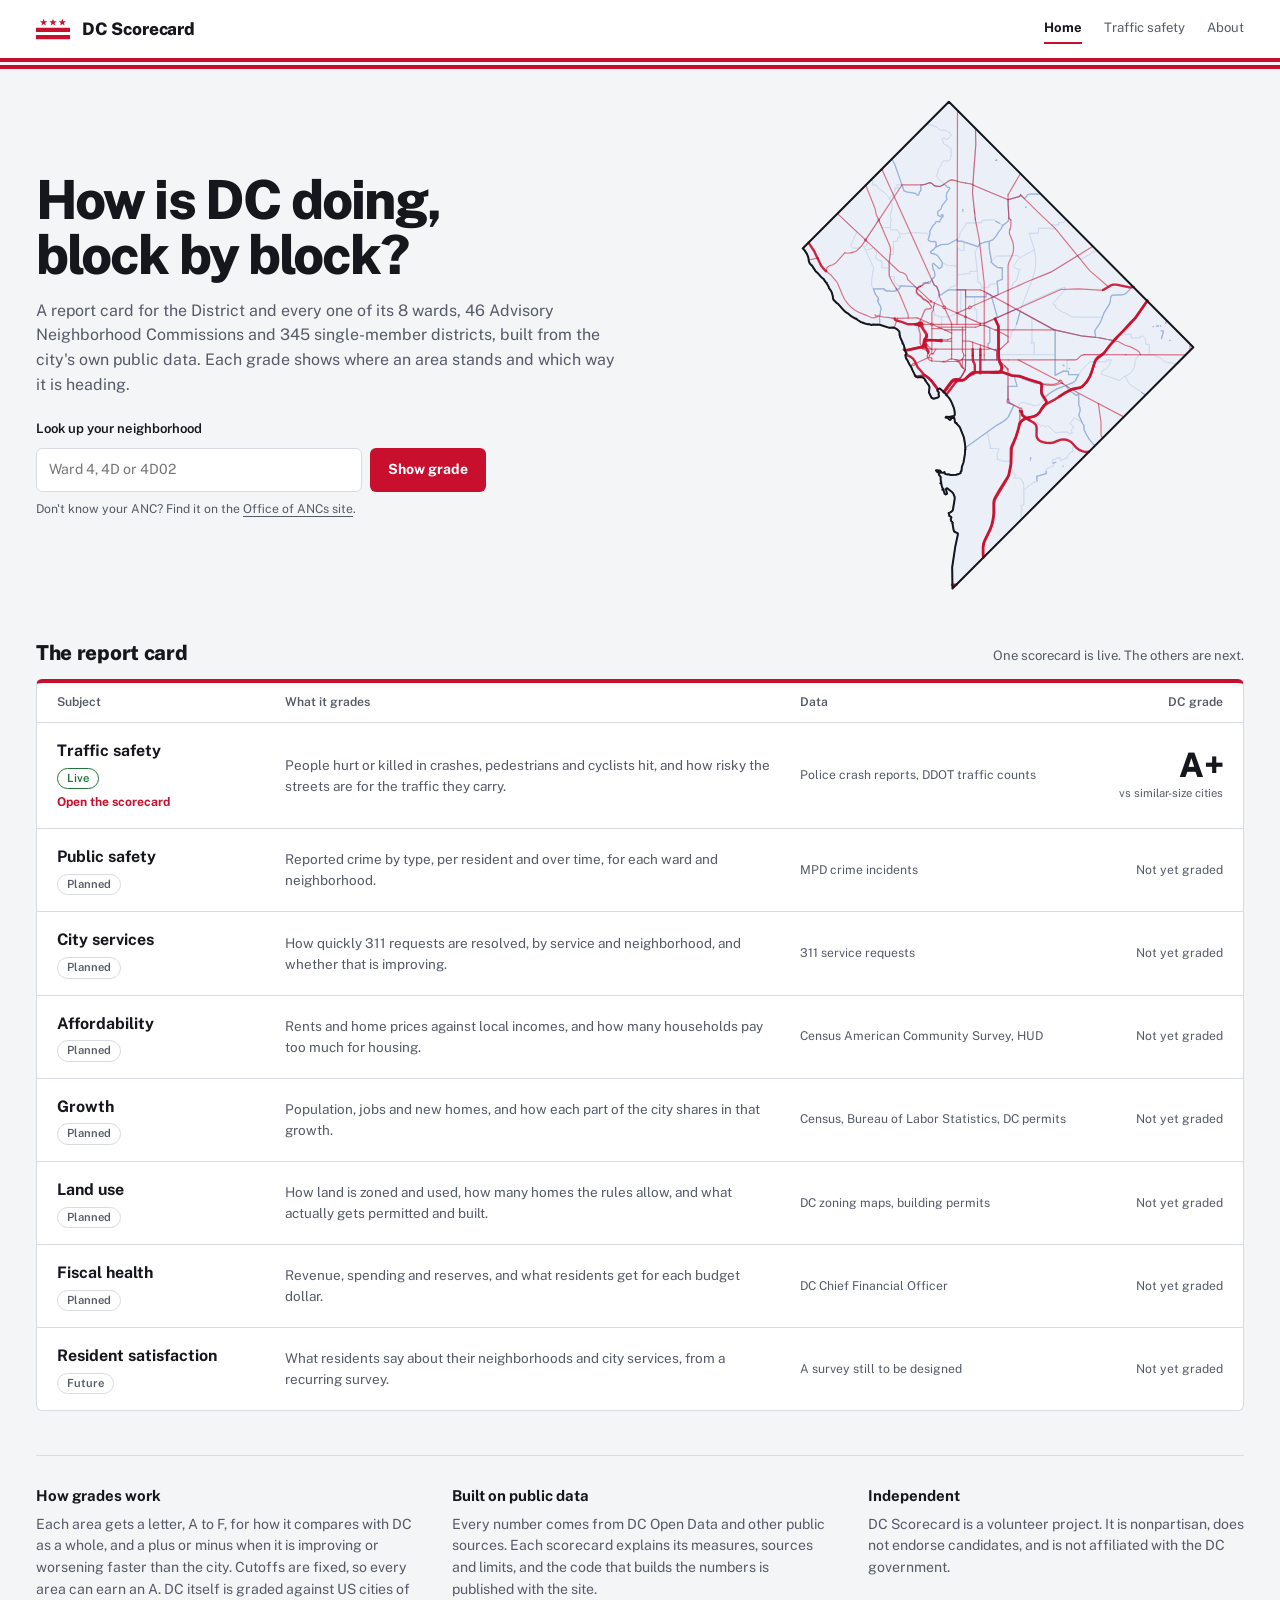
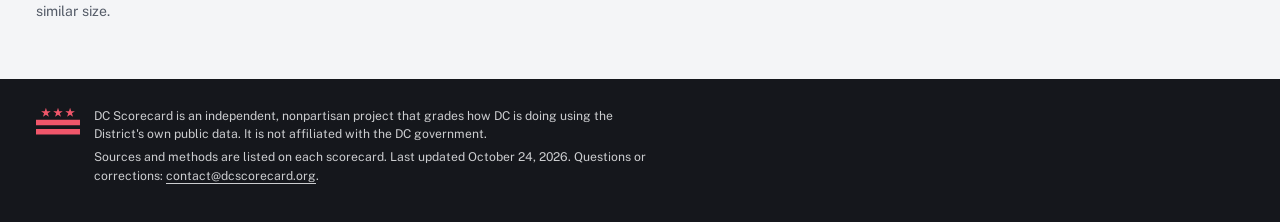
==== commit a8f05a02: "Added contact email" ====
--- a/index.html
+++ b/index.html
@@ -59,7 +59,7 @@
   <svg class="flag" viewBox="0 0 40 26" aria-hidden="true" focusable="false"><path fill="currentColor" d="M9.00,0.60L10.03,3.78L13.37,3.78L10.67,5.74L11.70,8.92L9.00,6.96L6.30,8.92L7.33,5.74L4.63,3.78L7.97,3.78ZM20.00,0.60L21.03,3.78L24.37,3.78L21.67,5.74L22.70,8.92L20.00,6.96L17.30,8.92L18.33,5.74L15.63,3.78L18.97,3.78ZM31.00,0.60L32.03,3.78L35.37,3.78L32.67,5.74L33.70,8.92L31.00,6.96L28.30,8.92L29.33,5.74L26.63,3.78L29.97,3.78ZM0 11.5H40V16.5H0ZM0 20H40V25H0Z"/></svg>
   <div>
     <p>DC Scorecard is an independent, nonpartisan project that grades how DC is doing using the District's own public data. It is not affiliated with the DC government.</p>
-    <p>Sources and methods are listed on each scorecard. Last updated October 24, 2026.</p>
+    <p>Sources and methods are listed on each scorecard. Last updated October 24, 2026. Questions or corrections: <a href="mailto:contact@dcscorecard.org">contact@dcscorecard.org</a>.</p>
   </div>
 </div></footer>
 <script>
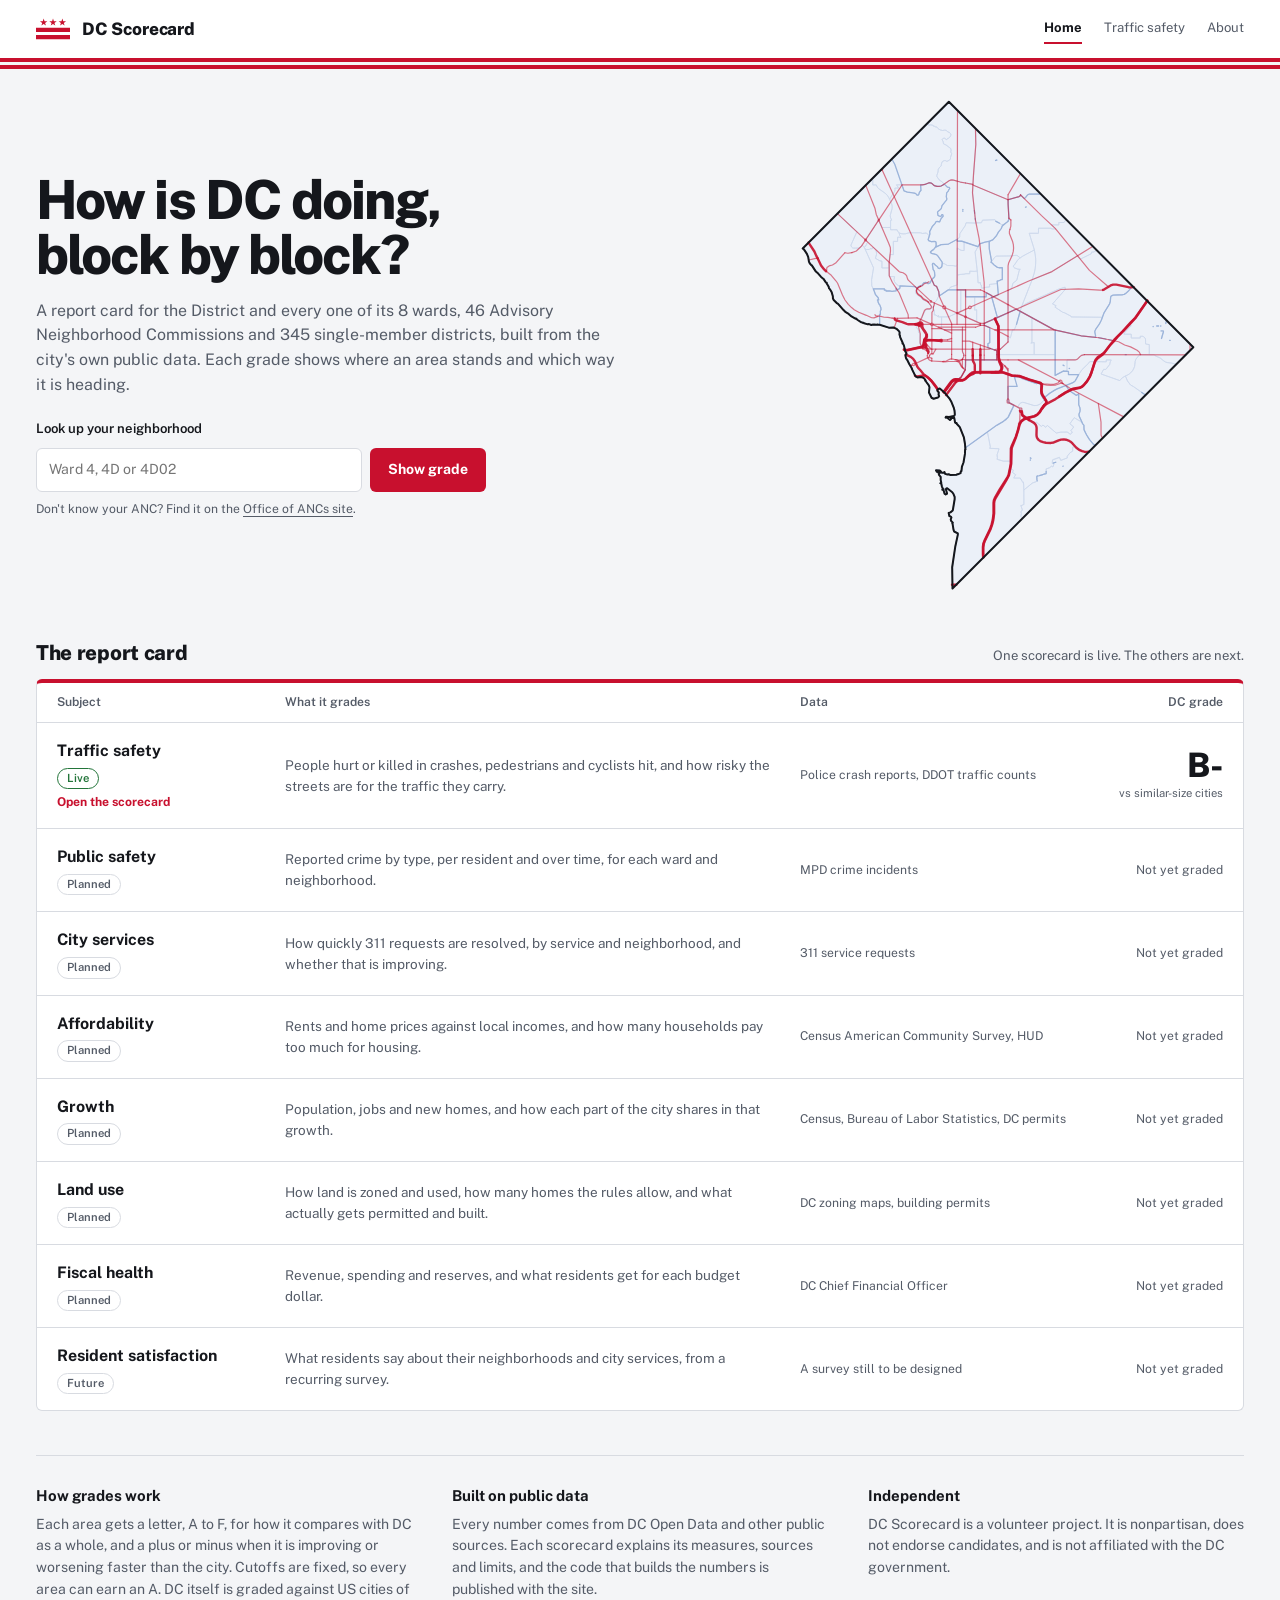
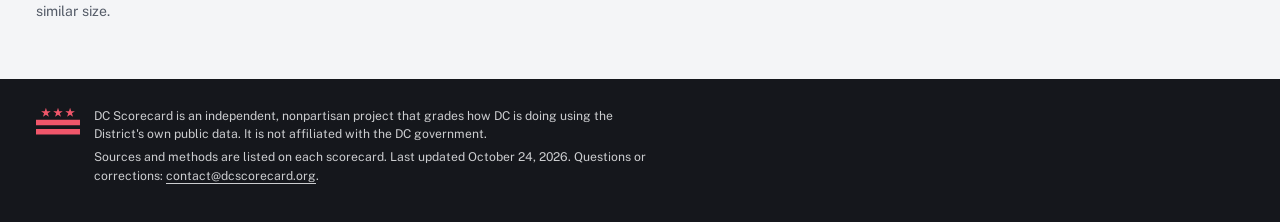
==== commit c72aead3: "Updated peer-city database to be based of 2024 NHTSA data" ====
--- a/index.html
+++ b/index.html
@@ -47,7 +47,7 @@
   <h2>The report card</h2>
   <p>One scorecard is live. The others are next.</p>
 </div>
-<div class="report"><div class="rc-row rc-cols" aria-hidden="true"><span>Subject</span><span>What it grades</span><span>Data</span><span style="justify-self:end">DC grade</span></div><a class="rc-row" href="traffic-safety/"><span class="rc-subj"><b>Traffic safety</b><span class="tag live">Live</span><span class="rc-open">Open the scorecard</span></span><span class="rc-what">People hurt or killed in crashes, pedestrians and cyclists hit, and how risky the streets are for the traffic they carry.</span><span class="rc-src">Police crash reports, DDOT traffic counts</span><span class="rc-grade"><span class="rc-letter">A+</span><span class="rc-letter-sub">vs similar-size cities</span></span></a><div class="rc-row"><span class="rc-subj"><b>Public safety</b><span class="tag">Planned</span></span><span class="rc-what">Reported crime by type, per resident and over time, for each ward and neighborhood.</span><span class="rc-src">MPD crime incidents</span><span class="rc-grade"><span class="rc-none">Not yet graded</span></span></div><div class="rc-row"><span class="rc-subj"><b>City services</b><span class="tag">Planned</span></span><span class="rc-what">How quickly 311 requests are resolved, by service and neighborhood, and whether that is improving.</span><span class="rc-src">311 service requests</span><span class="rc-grade"><span class="rc-none">Not yet graded</span></span></div><div class="rc-row"><span class="rc-subj"><b>Affordability</b><span class="tag">Planned</span></span><span class="rc-what">Rents and home prices against local incomes, and how many households pay too much for housing.</span><span class="rc-src">Census American Community Survey, HUD</span><span class="rc-grade"><span class="rc-none">Not yet graded</span></span></div><div class="rc-row"><span class="rc-subj"><b>Growth</b><span class="tag">Planned</span></span><span class="rc-what">Population, jobs and new homes, and how each part of the city shares in that growth.</span><span class="rc-src">Census, Bureau of Labor Statistics, DC permits</span><span class="rc-grade"><span class="rc-none">Not yet graded</span></span></div><div class="rc-row"><span class="rc-subj"><b>Land use</b><span class="tag">Planned</span></span><span class="rc-what">How land is zoned and used, how many homes the rules allow, and what actually gets permitted and built.</span><span class="rc-src">DC zoning maps, building permits</span><span class="rc-grade"><span class="rc-none">Not yet graded</span></span></div><div class="rc-row"><span class="rc-subj"><b>Fiscal health</b><span class="tag">Planned</span></span><span class="rc-what">Revenue, spending and reserves, and what residents get for each budget dollar.</span><span class="rc-src">DC Chief Financial Officer</span><span class="rc-grade"><span class="rc-none">Not yet graded</span></span></div><div class="rc-row"><span class="rc-subj"><b>Resident satisfaction</b><span class="tag">Future</span></span><span class="rc-what">What residents say about their neighborhoods and city services, from a recurring survey.</span><span class="rc-src">A survey still to be designed</span><span class="rc-grade"><span class="rc-none">Not yet graded</span></span></div></div>
+<div class="report"><div class="rc-row rc-cols" aria-hidden="true"><span>Subject</span><span>What it grades</span><span>Data</span><span style="justify-self:end">DC grade</span></div><a class="rc-row" href="traffic-safety/"><span class="rc-subj"><b>Traffic safety</b><span class="tag live">Live</span><span class="rc-open">Open the scorecard</span></span><span class="rc-what">People hurt or killed in crashes, pedestrians and cyclists hit, and how risky the streets are for the traffic they carry.</span><span class="rc-src">Police crash reports, DDOT traffic counts</span><span class="rc-grade"><span class="rc-letter">B-</span><span class="rc-letter-sub">vs similar-size cities</span></span></a><div class="rc-row"><span class="rc-subj"><b>Public safety</b><span class="tag">Planned</span></span><span class="rc-what">Reported crime by type, per resident and over time, for each ward and neighborhood.</span><span class="rc-src">MPD crime incidents</span><span class="rc-grade"><span class="rc-none">Not yet graded</span></span></div><div class="rc-row"><span class="rc-subj"><b>City services</b><span class="tag">Planned</span></span><span class="rc-what">How quickly 311 requests are resolved, by service and neighborhood, and whether that is improving.</span><span class="rc-src">311 service requests</span><span class="rc-grade"><span class="rc-none">Not yet graded</span></span></div><div class="rc-row"><span class="rc-subj"><b>Affordability</b><span class="tag">Planned</span></span><span class="rc-what">Rents and home prices against local incomes, and how many households pay too much for housing.</span><span class="rc-src">Census American Community Survey, HUD</span><span class="rc-grade"><span class="rc-none">Not yet graded</span></span></div><div class="rc-row"><span class="rc-subj"><b>Growth</b><span class="tag">Planned</span></span><span class="rc-what">Population, jobs and new homes, and how each part of the city shares in that growth.</span><span class="rc-src">Census, Bureau of Labor Statistics, DC permits</span><span class="rc-grade"><span class="rc-none">Not yet graded</span></span></div><div class="rc-row"><span class="rc-subj"><b>Land use</b><span class="tag">Planned</span></span><span class="rc-what">How land is zoned and used, how many homes the rules allow, and what actually gets permitted and built.</span><span class="rc-src">DC zoning maps, building permits</span><span class="rc-grade"><span class="rc-none">Not yet graded</span></span></div><div class="rc-row"><span class="rc-subj"><b>Fiscal health</b><span class="tag">Planned</span></span><span class="rc-what">Revenue, spending and reserves, and what residents get for each budget dollar.</span><span class="rc-src">DC Chief Financial Officer</span><span class="rc-grade"><span class="rc-none">Not yet graded</span></span></div><div class="rc-row"><span class="rc-subj"><b>Resident satisfaction</b><span class="tag">Future</span></span><span class="rc-what">What residents say about their neighborhoods and city services, from a recurring survey.</span><span class="rc-src">A survey still to be designed</span><span class="rc-grade"><span class="rc-none">Not yet graded</span></span></div></div>
 
 <section class="explain">
   <div><h3>How grades work</h3><p>Each area gets a letter, A to F, for how it compares with DC as a whole, and a plus or minus when it is improving or worsening faster than the city. Cutoffs are fixed, so every area can earn an A. DC itself is graded against US cities of similar size.</p></div>
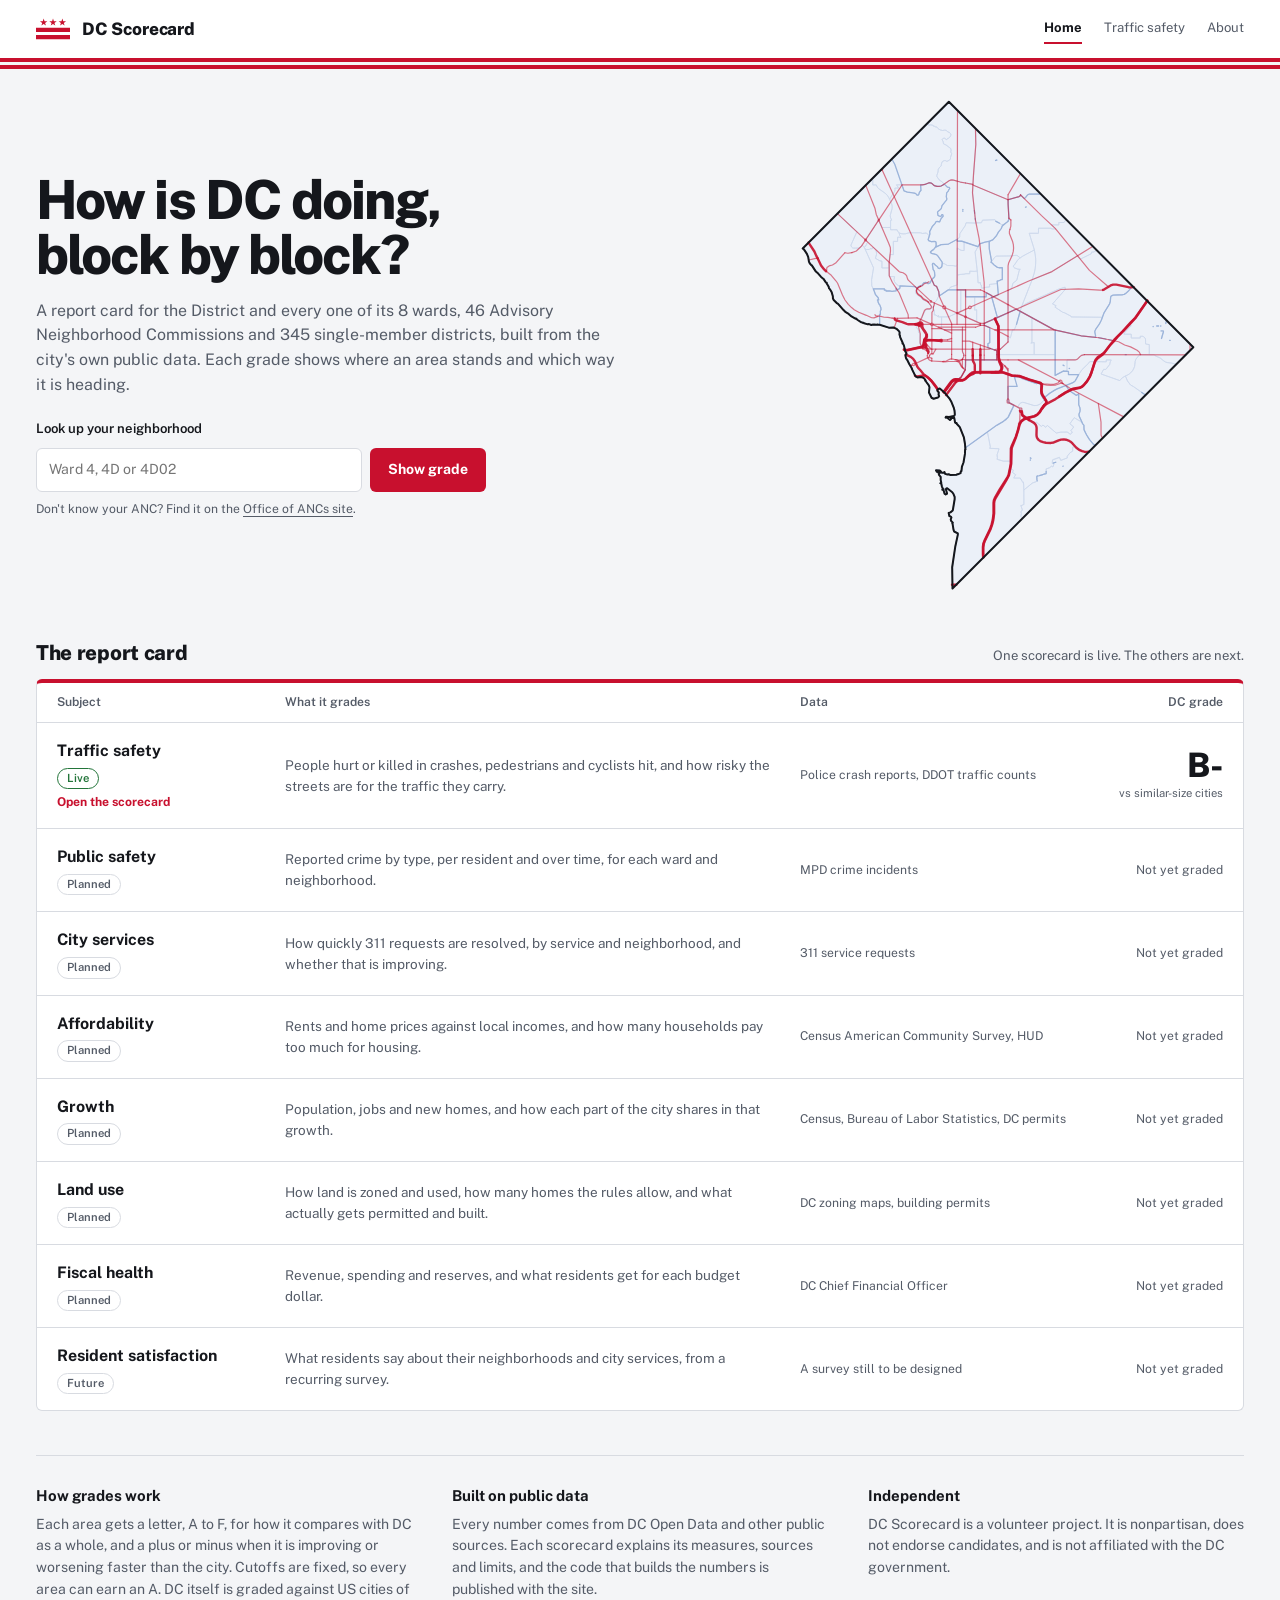
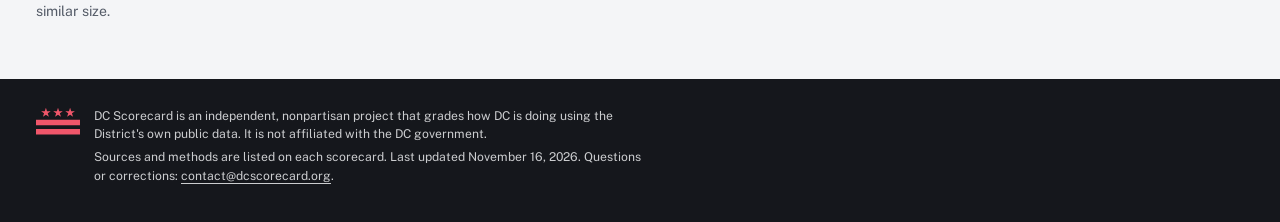
==== commit ae8c7448: "Bug fixes. Fixed street splits, and rounding issues." ====
--- a/index.html
+++ b/index.html
@@ -59,7 +59,7 @@
   <svg class="flag" viewBox="0 0 40 26" aria-hidden="true" focusable="false"><path fill="currentColor" d="M9.00,0.60L10.03,3.78L13.37,3.78L10.67,5.74L11.70,8.92L9.00,6.96L6.30,8.92L7.33,5.74L4.63,3.78L7.97,3.78ZM20.00,0.60L21.03,3.78L24.37,3.78L21.67,5.74L22.70,8.92L20.00,6.96L17.30,8.92L18.33,5.74L15.63,3.78L18.97,3.78ZM31.00,0.60L32.03,3.78L35.37,3.78L32.67,5.74L33.70,8.92L31.00,6.96L28.30,8.92L29.33,5.74L26.63,3.78L29.97,3.78ZM0 11.5H40V16.5H0ZM0 20H40V25H0Z"/></svg>
   <div>
     <p>DC Scorecard is an independent, nonpartisan project that grades how DC is doing using the District's own public data. It is not affiliated with the DC government.</p>
-    <p>Sources and methods are listed on each scorecard. Last updated October 24, 2026. Questions or corrections: <a href="mailto:contact@dcscorecard.org">contact@dcscorecard.org</a>.</p>
+    <p>Sources and methods are listed on each scorecard. Last updated November 16, 2026. Questions or corrections: <a href="mailto:contact@dcscorecard.org">contact@dcscorecard.org</a>.</p>
   </div>
 </div></footer>
 <script>
